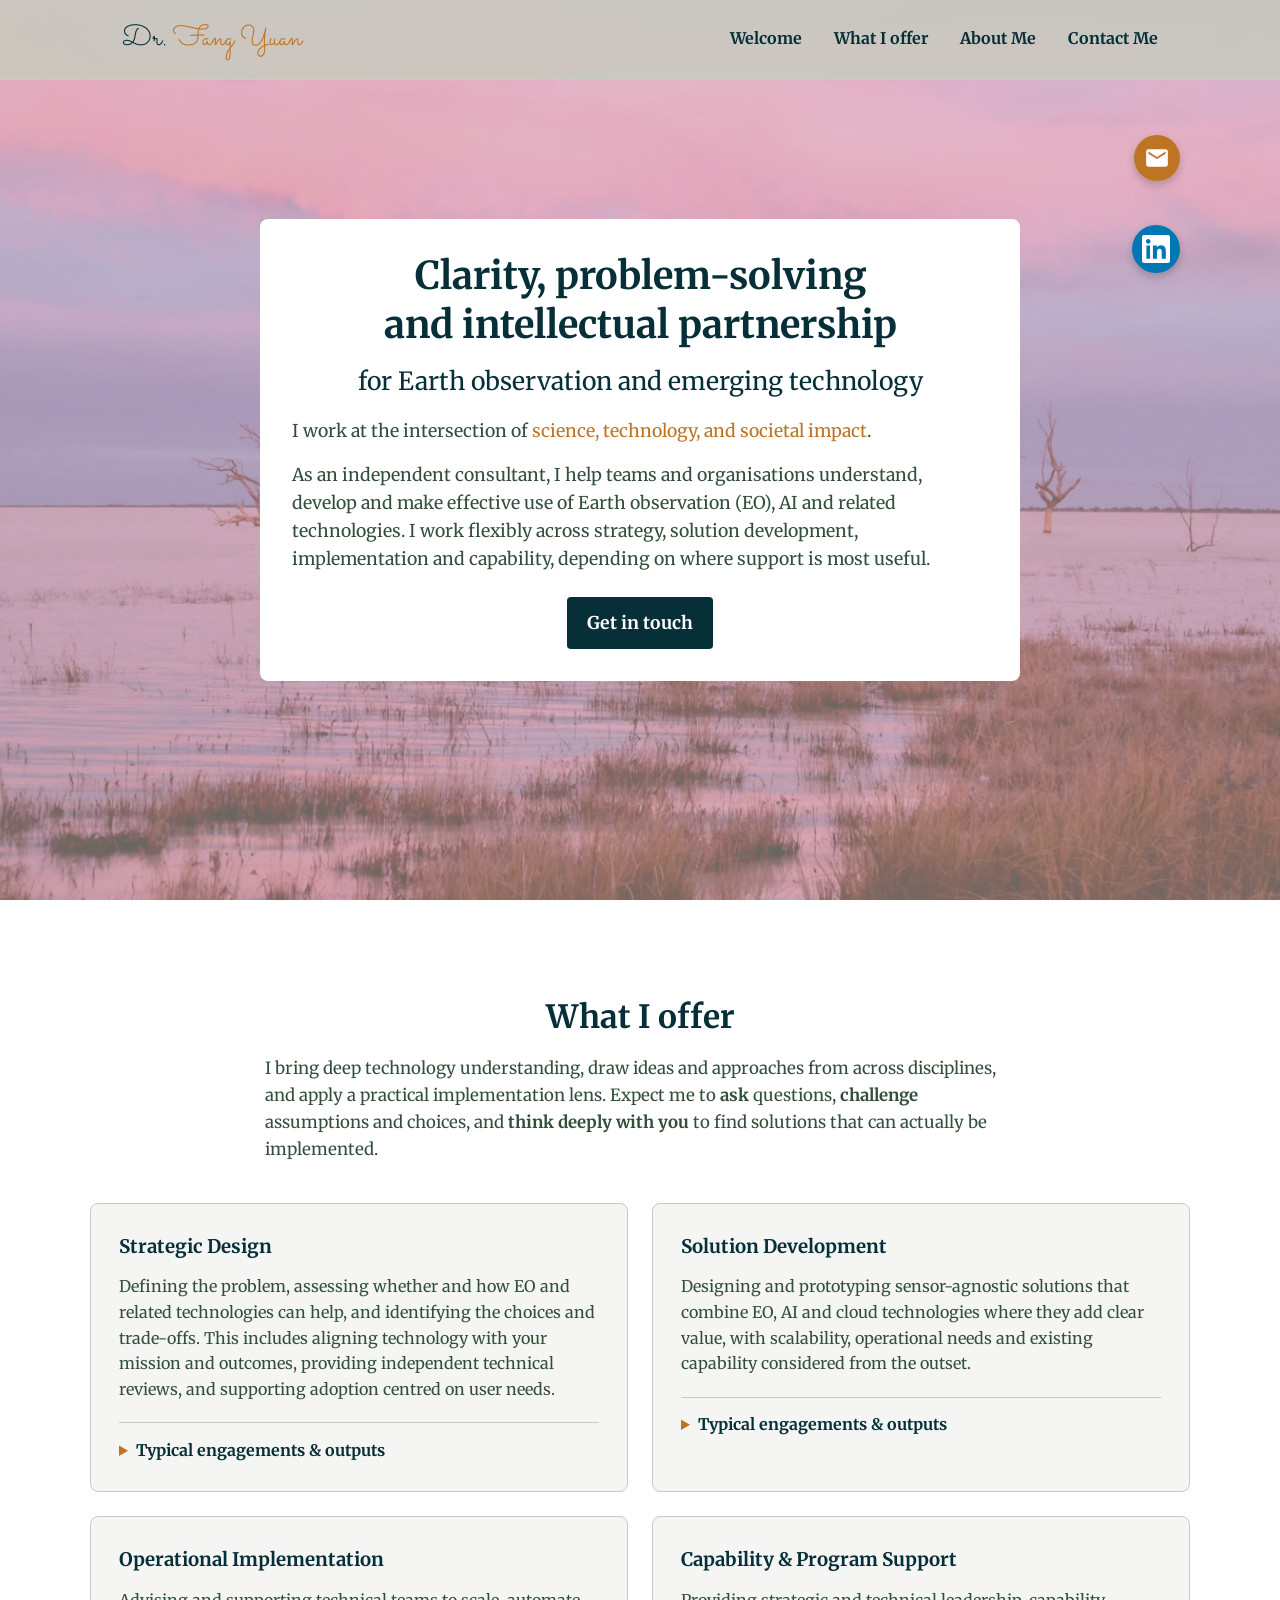
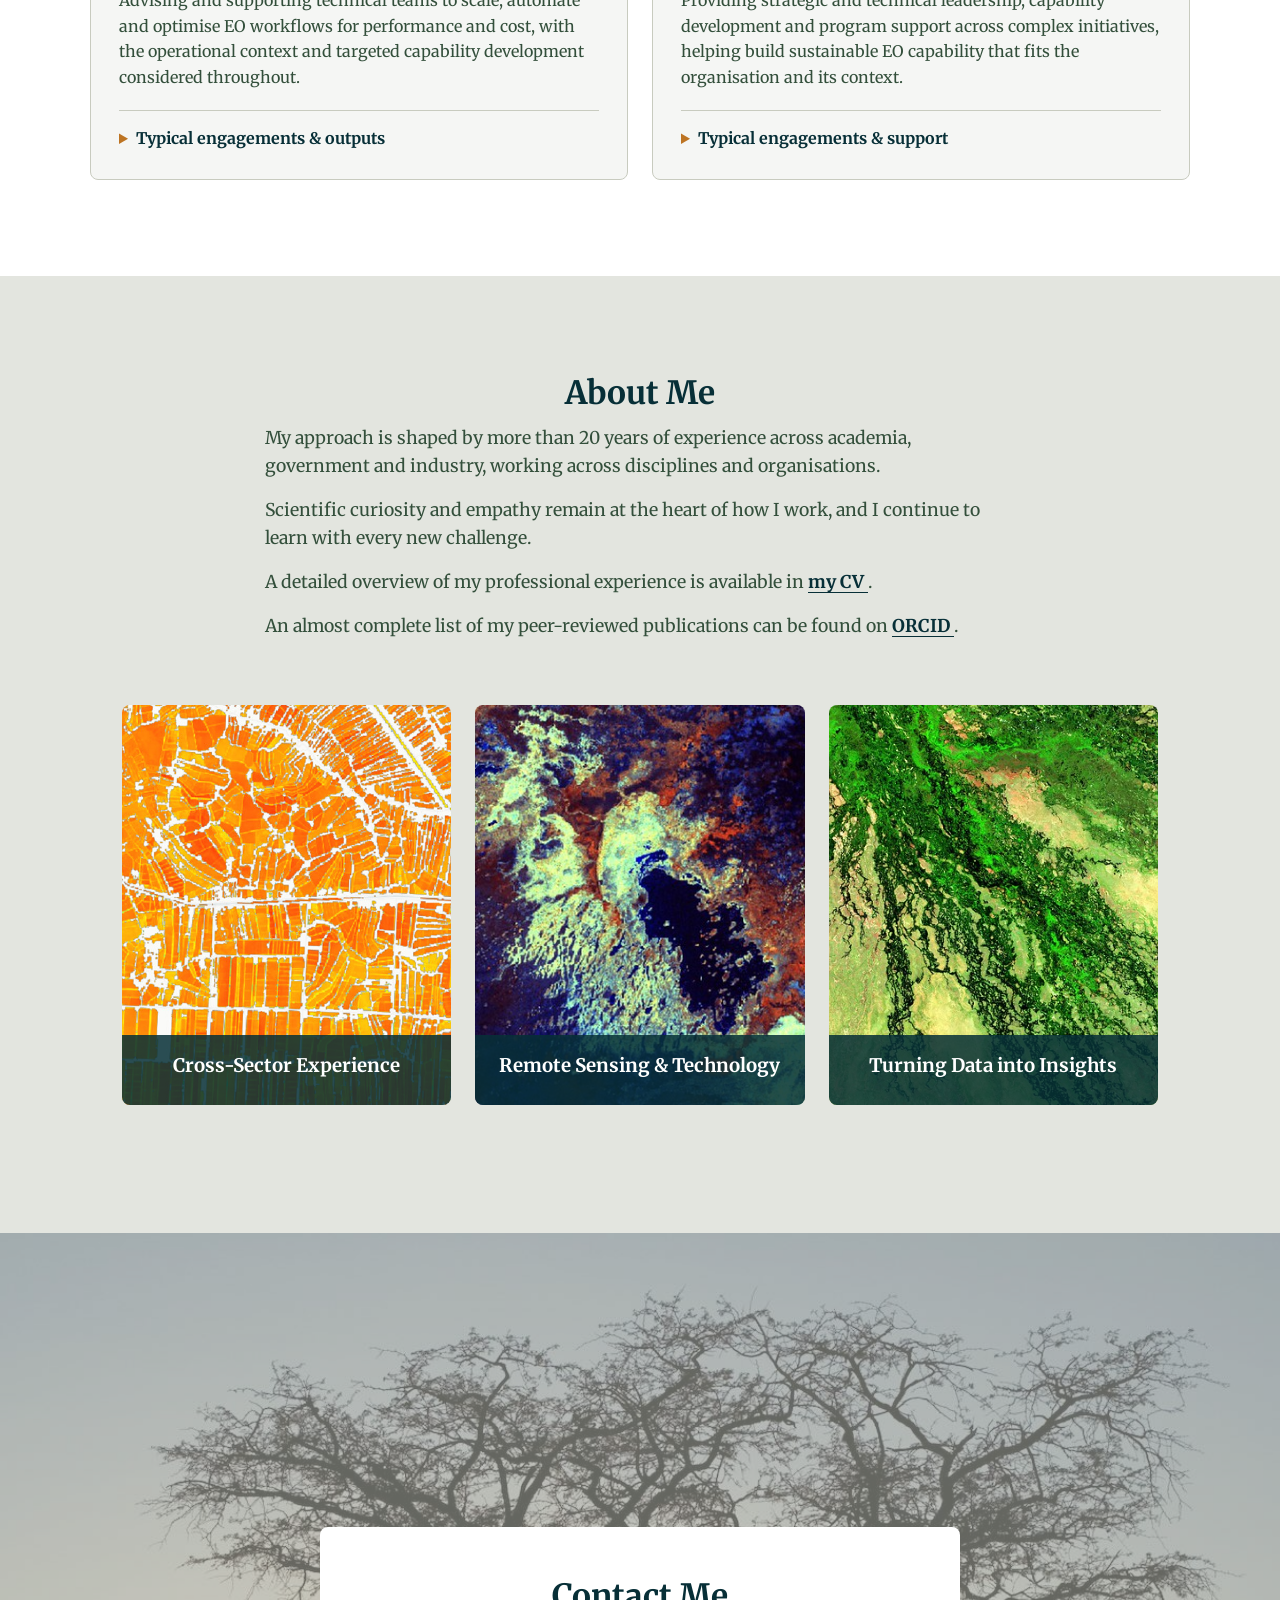
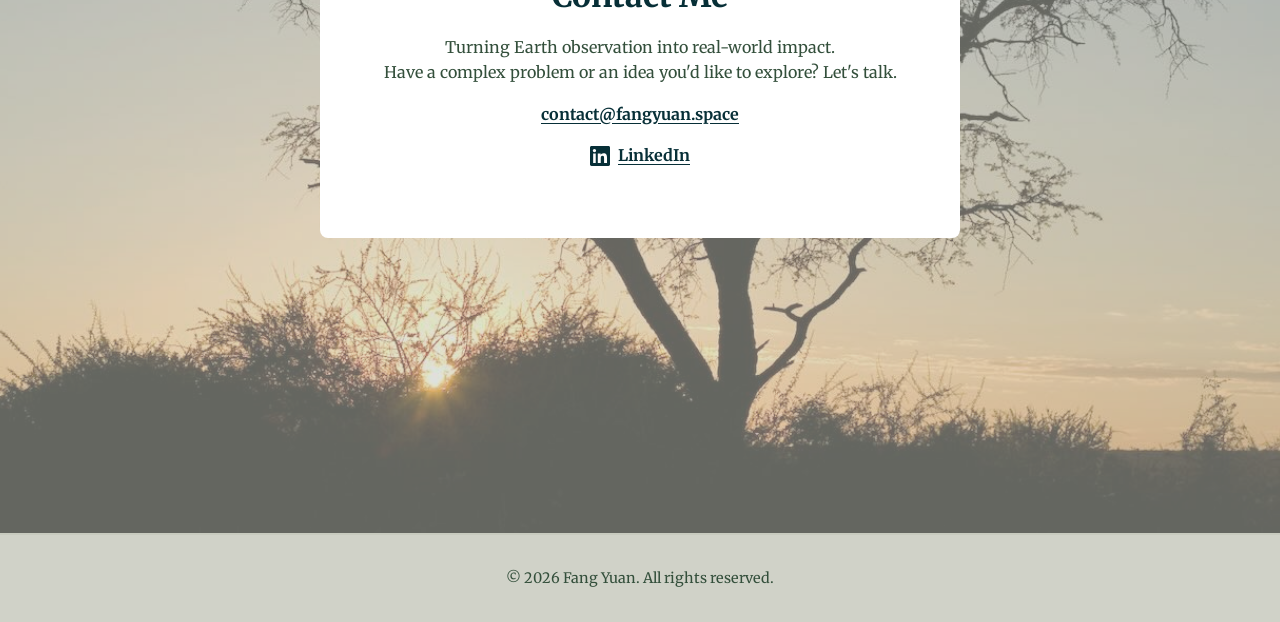
==== index.html @ fb17de6c "Restore centred text in About cards" ====
<!DOCTYPE html>
<html lang="en">

<head>
  <meta charset="UTF-8">
  <meta name="viewport" content="width=device-width, initial-scale=1">

  <link
    href="https://fonts.googleapis.com/css2?family=Merriweather:wght@300;400;700&family=Sacramento&display=swap"
    rel="stylesheet">

  <link rel="icon" type="image/png" href="/favicon/favicon-96x96.png" sizes="96x96">
  <link rel="icon" type="image/svg+xml" href="/favicon/favicon.svg">
  <link rel="shortcut icon" href="/favicon/favicon.ico">
  <link rel="apple-touch-icon" sizes="180x180" href="/favicon/apple-touch-icon.png">
  <link rel="manifest" href="/favicon/site.webmanifest">

  <title>Dr Fang Yuan | Earth Observation Consultant</title>

  <meta
    name="description"
    content="Independent Earth observation consultant providing strategic design, solution development, operational implementation advice, and capability and program support."
  >

  <style>
    * {
      margin: 0;
      padding: 0;
      box-sizing: border-box;
    }

    html {
      scroll-behavior: smooth;
    }

    body {
      font-family: 'Merriweather', serif;
      line-height: 1.6;
      color: #072f37;
      background: #ffffff;
    }

    h1,
    h2,
    h3 {
      font-weight: 700;
    }

    a:focus-visible,
    summary:focus-visible {
      outline: 3px solid #bd7423;
      outline-offset: 4px;
      border-radius: 2px;
    }

    /*
      Prevent fixed navigation from covering anchored sections.
    */
    #welcome,
    #services,
    #about,
    #contact {
      scroll-margin-top: 90px;
    }

    /* =========================
       Header and navigation
       ========================= */

    header {
      position: fixed;
      top: 0;
      left: 0;
      right: 0;
      background: rgba(200, 203, 191, 0.85);
      border-bottom: 2px solid #c8cbbf;
      z-index: 1000;
      backdrop-filter: blur(4px);
    }

    .nav-container {
      max-width: 1100px;
      margin: 0 auto;
      padding: 1rem 2rem;
      display: flex;
      align-items: center;
      justify-content: space-between;
      gap: 2rem;
    }

    .logo a {
      font-family: 'Sacramento', cursive;
      font-size: 1.8rem;
      color: #072f37;
      text-decoration: none;
      white-space: nowrap;
    }

    nav {
      display: flex;
      align-items: center;
      gap: 2rem;
    }

    nav a {
      text-decoration: none;
      color: #072f37;
      font-weight: 700;
      transition: color 0.3s;
      white-space: nowrap;
    }

    nav a:hover {
      color: #bd7423;
    }

    /* =========================
       Shared section styles
       ========================= */

    section {
      position: relative;
      min-height: 100vh;
      display: flex;
      align-items: center;
      justify-content: center;
      text-align: center;
      color: #072f37;
      padding: 6rem 1rem;
    }

    section::before {
      content: "";
      position: absolute;
      inset: 0;
      background: rgba(200, 203, 191, 0.5);
      z-index: 0;
    }

    section > div {
      position: relative;
      z-index: 1;
      max-width: 800px;
      background: rgba(255, 255, 255, 0.75);
      padding: 2rem;
      border-radius: 8px;
    }

    section h1,
    section h2 {
      margin-bottom: 1rem;
      color: #072f37;
      font-family: 'Merriweather', serif;
    }

    section p {
      color: #334f3b;
      margin-bottom: 1rem;
    }

    /* =========================
       Welcome
       ========================= */

    #welcome {
      background: url('src/menindee_sunrise.jpeg') no-repeat center center / cover;
    }

    #welcome > div {
      max-width: 760px;
      margin: 0 auto;
      text-align: left;
      background: #ffffff;
      padding: 2rem;
      border-radius: 8px;
    }

    #welcome h1 {
      font-size: clamp(1.8rem, 3vw, 2.4rem);
      line-height: 1.3;
      text-wrap: balance;
      margin-bottom: 1rem;
      color: #072f37;
      text-align: center;
    }

    #welcome .hero-domain {
      display: block;
      margin-top: 0.8rem;
      font-size: 0.65em;
      line-height: 1.5;
      font-weight: 400;
    }

    #welcome p {
      font-size: 1.1rem;
      color: #334f3b;
      margin-bottom: 1rem;
    }

    #welcome p:last-child {
      margin-bottom: 0;
    }

    /* =========================
       Services
       ========================= */

    .content-section {
      min-height: auto;
      padding: 6rem 2rem;
      background: #ffffff;
      text-align: left;
    }

    .content-section::before {
      background: transparent;
    }

    .content-section > .section-content {
      position: relative;
      z-index: 1;
      width: 100%;
      max-width: 1100px;
      padding: 0;
      margin: 0 auto;
      background: transparent;
      border-radius: 0;
    }

    .section-content h2 {
      text-align: center;
      margin-bottom: 1rem;
    }

    .section-intro {
      max-width: 750px;
      margin: 0 auto 2.5rem auto;
      text-align: left;
      font-size: 1.05rem;
    }

    .service-grid {
      display: grid;
      grid-template-columns: repeat(2, minmax(0, 1fr));
      gap: 1.5rem;
      align-items: stretch;
    }

    .service-card {
      display: flex;
      flex-direction: column;
      padding: 1.75rem;
      border: 1px solid #c8cbbf;
      border-radius: 8px;
      background: rgba(200, 203, 191, 0.18);
      height: 100%;
    }

    .service-card h3 {
      margin-bottom: 0.8rem;
      color: #072f37;
      font-family: 'Merriweather', serif;
    }

    .service-card > p {
      margin-bottom: 1.25rem;
    }

    .service-card details {
      margin-top: 0;
      border-top: 1px solid #c8cbbf;
      padding-top: 0.9rem;
    }

    .service-card summary {
      color: #072f37;
      font-weight: 700;
      cursor: pointer;
      transition: color 0.3s;
    }

    .service-card summary::marker {
      color: #bd7423;
    }

    .service-card summary::-webkit-details-marker {
      color: #bd7423;
    }

    .service-card summary:hover {
      color: #334f3b;
      text-decoration: underline;
      text-underline-offset: 0.2em;
    }

    .service-card details[open] summary {
      margin-bottom: 0.75rem;
    }

    .service-detail {
      padding-top: 0.25rem;
    }

    .service-detail p {
      font-size: 0.95rem;
    }

    .service-detail p:last-child {
      margin-bottom: 0;
    }

    /* =========================
       About
       ========================= */

    #about {
      min-height: auto;
      padding: 6rem 2rem;
      background: rgba(200, 203, 191, 0.5);
      display: flex;
      flex-direction: column;
      align-items: center;
    }

    #about::before {
      background: transparent;
    }

    .about-intro {
      background: transparent;
      text-align: center;
      width: 100%;
      max-width: 1100px;
      padding: 0 2rem 2rem;
    }

    .about-intro h2 {
      font-family: 'Merriweather', serif;
      font-weight: 700;
      color: #072f37;
      margin-bottom: 0.5rem;
    }

    .about-intro p {
      text-align: left;
      font-family: 'Merriweather', serif;
      font-size: 1.1rem;
      color: #334f3b;
      max-width: 750px;
      margin: 0 auto 1rem;
    }

    .about-intro p:last-child {
      margin-bottom: 0;
    }

    .about-gallery {
      background: transparent;
      padding: 2rem;
      border-radius: 8px;
      width: 100%;
      display: grid;
      grid-template-columns: repeat(auto-fit, minmax(220px, 1fr));
      gap: 1.5rem;
      max-width: 1100px;
      margin: 0 auto;
    }

    .gallery-item {
      position: relative;
      overflow: hidden;
      border-radius: 8px;
      height: 400px;
    }

    .gallery-item img {
      width: 100%;
      height: 100%;
      object-fit: cover;
      object-position: center;
      display: block;
      transition: transform 0.4s ease;
    }

    .gallery-item .caption {
      position: absolute;
      bottom: 0;
      left: 0;
      right: 0;
      background: rgba(7, 47, 55, 0.85);
      color: #c8cbbf;
      padding: 1rem;
      transform: none;
      transition: transform 0.3s ease;
    }

    .gallery-item:hover img {
      transform: scale(1.1);
    }

    .gallery-item:hover .caption {
      transform: translateY(0);
    }

    /*
      Keyboard users should also be able to reveal the gallery text.
    */
    .gallery-item:focus-within .caption {
      transform: translateY(0);
    }

    .gallery-item h3 {
      margin-bottom: 0.5rem;
      font-family: 'Merriweather', serif;
      font-weight: 700;
      color: #ffffff;
    }

    .gallery-item p {
      font-size: 0.9rem;
      color: #c8cbbf;
      text-align: center;
      max-height: 0;
      overflow: hidden;
      margin-bottom: 0;
      visibility: hidden;
    }

    .gallery-item:hover p,
    .gallery-item:focus-within p {
      max-height: 32rem;
      visibility: visible;
    }

    .gallery-item:focus-visible {
      outline: 3px solid #bd7423;
      outline-offset: 4px;
    }

    /* =========================
       Contact
       ========================= */

    #contact {
      background: url('src/namibia_sunset.jpeg') no-repeat center center / cover;
    }

    #contact > div {
      width: 100%;
      max-width: 640px;
      background: #ffffff;
      padding: clamp(1.5rem, 4vw, 3rem);
    }

    section h2 {
      font-size: clamp(1.6rem, 2.5vw, 2rem);
      line-height: 1.35;
    }

    .text-link {
      color: #072f37;
      font-weight: 700;
      text-decoration: underline;
      text-underline-offset: 0.2em;
    }

    .text-link:hover {
      color: #334f3b;
    }

    .hero-action {
      margin-top: 1.5rem;
      text-align: center;
    }

    .contact-button {
      display: inline-flex;
      align-items: center;
      justify-content: center;
      min-height: 48px;
      padding: 0.75rem 1.25rem;
      border-radius: 4px;
      background: #072f37;
      color: #ffffff;
      font-weight: 700;
      text-decoration: none;
    }

    .contact-button:hover {
      background: #334f3b;
    }

    /* =========================
       Footer
       ========================= */

    footer {
      text-align: center;
      padding: 2rem 1rem;
      font-size: 0.9rem;
      color: #334f3b;
      background: rgba(200, 203, 191, 0.85);
      border-top: 2px solid #c8cbbf;
    }

    /* =========================
       Floating contact buttons
       ========================= */

    .floating-email,
    .floating-linkedin {
      position: fixed;
      right: calc(50% - 480px - 60px);
      border-radius: 50%;
      display: flex;
      align-items: center;
      justify-content: center;
      padding: 10px;
      box-shadow: 0 4px 8px rgba(0, 0, 0, 0.2);
      transition: background 0.3s, transform 0.3s;
      z-index: 1500;
    }

    .floating-email {
      top: 15%;
      background: #bd7423;
    }

    .floating-email:hover {
      background: #a55f1c;
      transform: scale(1.1);
    }

    .floating-linkedin {
      top: 25%;
      background: #0077b5;
    }

    .floating-linkedin:hover {
      background: #005582;
      transform: scale(1.1);
    }

    /* =========================
       Responsive
       ========================= */

    @media (max-width: 1000px) {
      .floating-email,
      .floating-linkedin {
        right: 16px;
      }

      nav {
        gap: 1.2rem;
      }

      nav a {
        font-size: 0.9rem;
      }
    }

    @media (max-width: 800px) {
      .nav-container {
        padding: 0.85rem 1rem;
        gap: 1rem;
      }

      .logo a {
        font-size: 1.55rem;
      }

      nav {
        gap: 0.8rem;
      }

      nav a {
        font-size: 0.82rem;
      }

      .service-grid {
        grid-template-columns: 1fr;
      }

      .content-section,
      #about {
        padding: 5rem 1.25rem;
      }
    }

    @media (max-width: 650px) {
      header {
        position: absolute;
      }

      .nav-container {
        flex-direction: column;
        align-items: flex-start;
        gap: 0.5rem;
      }

      nav {
        width: 100%;
        display: grid;
        grid-template-columns: repeat(2, 1fr);
        gap: 0.25rem 1rem;
        border-top: 1px solid #65816d;
        padding-top: 0.5rem;
      }

      nav a {
        font-size: 0.85rem;
        min-height: 44px;
        display: flex;
        align-items: center;
      }

      #welcome,
      #services,
      #about,
      #contact {
        scroll-margin-top: 0;
      }

      section {
        padding: 5rem 1rem;
      }

      #welcome {
        min-height: 100vh;
        padding-top: 14rem;
      }

      #welcome > div {
        padding: 1.5rem;
      }

      #welcome h1 {
        font-size: 1.65rem;
      }

      #welcome p {
        font-size: 1rem;
      }

      .service-card {
        padding: 1.4rem;
      }

      .about-gallery {
        padding: 1rem 0;
      }

      .about-intro {
        padding: 0 0 2rem;
      }

      .gallery-item {
        height: auto;
      }

      .gallery-item img {
        height: 240px;
      }

      /*
        Hover-only overlays are unsuitable on touch devices,
        so show the captions by default on small screens.
      */
      .gallery-item .caption {
        position: static;
        transform: none;
        background: #072f37;
      }

      .gallery-item p {
        max-height: none;
        visibility: visible;
      }

      .floating-email,
      .floating-linkedin {
        display: none;
      }
    }
    @media (hover: none) and (min-width: 651px) {
      .gallery-item { height: auto; }
      .gallery-item img { height: 240px; }
      .gallery-item .caption { position: static; background: #072f37; }
      .gallery-item p { max-height: none; visibility: visible; }
    }

    @media (prefers-reduced-motion: reduce) {
      html { scroll-behavior: auto; }
      *, *::before, *::after { transition: none !important; }
    }
  </style>
</head>

<body>

  <header>
    <div class="nav-container">

      <div class="logo">
        <a href="#welcome">
          Dr. <span style="color:#bd7423;">Fang Yuan</span>
        </a>
      </div>

      <nav aria-label="Main navigation">
        <a href="#welcome">Welcome</a>
        <a href="#services">What I offer</a>
        <a href="#about">About Me</a>
        <a href="#contact">Contact Me</a>
      </nav>

    </div>
  </header>

  <main>

    <section id="welcome">
      <div>

        <h1>
          Clarity, problem-solving and intellectual partnership
          <span class="hero-domain">for Earth observation and emerging technology</span>
        </h1>

        <p>
          I work at the intersection of
          <span style="color:#bd7423;">science, technology, and societal impact</span>.
        </p>

        <p>
          As an independent consultant, I help teams and organisations understand,
          develop and make effective use of Earth observation (EO), AI and related technologies.
          I work flexibly across strategy, solution development, implementation and capability,
          depending on where support is most useful.
        </p>

        <p class="hero-action"><a class="contact-button" href="#contact">Get in touch</a></p>
      </div>
    </section>


    <section id="services" class="content-section">
      <div class="section-content">

        <h2>What I offer</h2>

          <p class="section-intro">
            I bring deep technology understanding, draw ideas and approaches from across disciplines,
            and apply a practical implementation lens. Expect me to <strong>ask</strong> questions,
            <strong>challenge</strong> assumptions and choices, and <strong>think deeply with you</strong>
            to find solutions that can actually be implemented.
          </p>

        <div class="service-grid">

          <article class="service-card">

            <h3>Strategic Design</h3>

            <p>
              Defining the problem, assessing whether and how EO and related technologies can help,
              and identifying the choices and trade-offs. This includes aligning technology with
              your mission and outcomes, providing independent technical reviews, and
              supporting adoption centred on user needs.
            </p>

            <details>
              <summary>Typical engagements &amp; outputs</summary>

              <div class="service-detail">

                <p>
                  <strong>A typical engagement might involve:</strong>
                  a focused independent review; workshops and stakeholder discussions to clarify
                  needs and options; development of a strategy or technology roadmap; or strategic
                  advice to help shape an initiative or technology direction.
                </p>

                <p>
                  <strong>Outputs might include:</strong>
                  an independent assessment, options and recommendations, or practical next steps,
                  documented in a brief or report where appropriate; or a roadmap.
                </p>

              </div>
            </details>

          </article>


          <article class="service-card">

            <h3>Solution Development</h3>

            <p>
              Designing and prototyping sensor-agnostic solutions that combine EO, AI and cloud
              technologies where they add clear value, with scalability, operational needs and
              existing capability considered from the outset.
            </p>

            <details>
              <summary>Typical engagements &amp; outputs</summary>

              <div class="service-detail">

                <p>
                  <strong>A typical engagement might involve:</strong>
                  translating a defined need into a technical approach; assessing and selecting
                  suitable data, methods and technologies; developing and testing a proof of
                  concept or prototype; or reviewing and refining an existing solution design.
                </p>

                <p>
                  <strong>Outputs might include:</strong>
                  a solution design or technical design report; a prototype or working workflow
                  with code and documentation; or an implementation plan outlining the steps,
                  requirements and resources needed to move into operation.
                </p>

              </div>
            </details>

          </article>


          <article class="service-card">

            <h3>Operational Implementation</h3>

            <p>
              Advising and supporting technical teams to scale, automate and optimise EO workflows
              for performance and cost, with the operational context and targeted capability
              development considered throughout.
            </p>

            <details>
              <summary>Typical engagements &amp; outputs</summary>

              <div class="service-detail">

                <p>
                  <strong>A typical engagement might involve:</strong>
                  reviewing a prototype or existing workflow for operational readiness; advising
                  on approaches to scaling and automation; identifying performance, cost and
                  integration issues; working with technical teams through implementation; or
                  identifying and addressing specific capability gaps needed for ongoing operation.
                </p>

                <p>
                  <strong>Outputs might include:</strong>
                  an operational readiness assessment; recommendations for scaling, automation
                  and optimisation; implementation guidance or a transition plan; and targeted
                  capability development, technical documentation or knowledge transfer.
                </p>

              </div>
            </details>

          </article>


          <article class="service-card">

            <h3>Capability &amp; Program Support</h3>

            <p>
              Providing strategic and technical leadership, capability development and program
              support across complex initiatives, helping build sustainable EO capability that
              fits the organisation and its context.
            </p>

            <details>
              <summary>Typical engagements &amp; support</summary>

              <div class="service-detail">

                <p>
                  <strong>A typical engagement might involve:</strong>
                  providing part-time strategic or technical leadership; supporting the design,
                  establishment or delivery of an EO program or initiative; providing independent
                  technical advice across a program; developing team or organisational capability;
                  or helping coordinate work across technical teams, partners and stakeholders.
                </p>

                <p>
                  <strong>Outputs and support might include:</strong>
                  program or capability plans; technical or strategic advice and reviews;
                  capability assessments and development activities; program documentation and
                  decision support; or ongoing advisory support as the initiative evolves.
                </p>

              </div>
            </details>

          </article>

        </div>
      </div>
    </section>


    <section id="about">

      <div class="about-intro">

        <h2>About Me</h2>

        <p>
          My approach is shaped by more than 20 years of experience across academia,
          government and industry, working across disciplines and organisations.
        </p>

        <p>
          Scientific curiosity and empathy remain at the heart of how I work,
          and I continue to learn with every new challenge.
        </p>

        <p>
          A detailed overview of my professional experience is available in
          <a
            href="src/CV_Yuan_2026.pdf"
            target="_blank"
            class="text-link"
          >
            my CV
          </a>.
        </p>

        <p>
          An almost complete list of my peer-reviewed publications can be found on
          <a
            href="https://orcid.org/0000-0001-8315-4176"
            target="_blank"
            class="text-link"
            rel="noopener noreferrer"
          >
            ORCID
          </a>.
        </p>

      </div>


      <div class="about-gallery">

        <div class="gallery-item" tabindex="0">

          <img
            src="src/irrigation.jpg"
            alt="Cross-Sector Experience"
          >

          <div class="caption">

            <h3>Cross-Sector Experience</h3>

            <p>
              My experience across academia, government, and industry gives me insights into the drivers, challenges,
              and operating models of each sector. I am deeply motivated by working with people from diverse
              backgrounds. My best ideas have come from purposeful conversations, built on personal connections and
              trust.
            </p>

          </div>
        </div>


        <div class="gallery-item" tabindex="0">

          <img
            src="src/s1.jpg"
            alt="Remote Sensing"
          >

          <div class="caption">

            <h3>Remote Sensing &amp; Technology</h3>

            <p>
              To construct the best model of Earth, we need measurements from as many perspectives as possible.
              Building on my experience with multispectral, hyperspectral and radar remote sensing,
              large-scale data processing and AI, I am constantly exploring new technologies,
              driven by curiosity and application needs.
            </p>

          </div>
        </div>


        <div class="gallery-item" tabindex="0">

          <img
            src="src/okavango.jpg"
            alt="Turning Data into Insights"
          >

          <div class="caption">

            <h3>Turning Data into Insights</h3>

            <p>
              The value of data lies in the insights it reveals. My career began with surveying the sky,
              studying powerful cosmic explosions to understand the history of the universe. Today, I apply
              Earth observation to understand our planet, map natural resources and track environmental change.
              I take a purposeful approach, starting with the real question and balancing accuracy with practicality.
            </p>

          </div>
        </div>

      </div>
    </section>


    <section id="contact">

      <div>

        <h2>Contact Me</h2>

        <p>
          Turning Earth observation into real-world impact.
          <br>
          Have a complex problem or an idea you'd like to explore? Let's talk.
        </p>

        <p>
          <a
            href="mailto:contact@fangyuan.space"
            class="text-link"
          >
            contact@fangyuan.space
          </a>
        </p>

        <p>
          <a
            href="https://www.linkedin.com/in/fangyuan0"
            target="_blank"
            rel="noopener noreferrer"
            class="text-link"
            style="display:inline-flex; align-items:center; gap:0.5rem;"
          >

            <svg
              xmlns="https://www.w3.org/2000/svg"
              width="20"
              height="20"
              fill="#072f37"
              viewBox="0 0 24 24"
              aria-hidden="true"
            >
              <path
                d="M20.447 20.452H16.89v-5.569c0-1.328-.027-3.041-1.852-3.041-1.853 0-2.137 1.445-2.137 2.939v5.671H9.342V9h3.41v1.561h.048c.476-.9 1.637-1.852 3.367-1.852 3.6 0 4.263 2.37 4.263 5.456v6.287zM5.337 7.433a1.984 1.984 0 01-1.982-1.982c0-1.095.888-1.982 1.982-1.982s1.982.887 1.982 1.982c0 1.094-.887 1.982-1.982 1.982zM6.884 20.452H3.79V9h3.094v11.452zM22.225 0H1.771C.792 0 0 .774 0 1.729v20.542C0 23.227.792 24 1.771 24h20.451C23.2 24 24 23.227 24 22.271V1.729C24 .774 23.2 0 22.225 0z"
              >
              </path>
            </svg>

            LinkedIn
          </a>
        </p>

      </div>
    </section>

  </main>


  <footer>
    &copy; 2026 Fang Yuan. All rights reserved.
  </footer>


  <a
    href="mailto:contact@fangyuan.space"
    class="floating-email"
    aria-label="Email Fang Yuan"
  >

    <svg
      xmlns="https://www.w3.org/2000/svg"
      width="26"
      height="26"
      fill="#fff"
      viewBox="0 0 24 24"
      aria-hidden="true"
    >
      <path
        d="M20 4H4c-1.1 0-2 .9-2 2v12c0 1.1.9 2
        2 2h16c1.1 0 2-.9 2-2V6c0-1.1-.9-2-2-2zm0
        4l-8 5-8-5V6l8 5 8-5v2z"
      >
      </path>
    </svg>

  </a>


  <a
    href="https://www.linkedin.com/in/fangyuan0"
    target="_blank"
    rel="noopener noreferrer"
    class="floating-linkedin"
    aria-label="Fang Yuan on LinkedIn"
  >

    <svg
      xmlns="https://www.w3.org/2000/svg"
      width="28"
      height="28"
      fill="#fff"
      viewBox="0 0 24 24"
      aria-hidden="true"
    >
      <path
        d="M20.447 20.452H16.89v-5.569c0-1.328-.027-3.041-1.852-3.041-1.853
        0-2.137 1.445-2.137 2.939v5.671H9.342V9h3.41v1.561h.048c.476-.9
        1.637-1.852 3.367-1.852 3.6 0 4.263 2.37
        4.263 5.456v6.287zM5.337 7.433a1.984
        1.984 0 01-1.982-1.982c0-1.095.888-1.982
        1.982-1.982s1.982.887 1.982
        1.982c0 1.094-.887 1.982-1.982
        1.982zM6.884 20.452H3.79V9h3.094v11.452zM22.225
        0H1.771C.792 0 0 .774 0
        1.729v20.542C0 23.227.792 24 1.771
        24h20.451C23.2 24 24 23.227 24
        22.271V1.729C24 .774 23.2 0 22.225
        0z"
      >
      </path>
    </svg>

  </a>

</body>

</html>
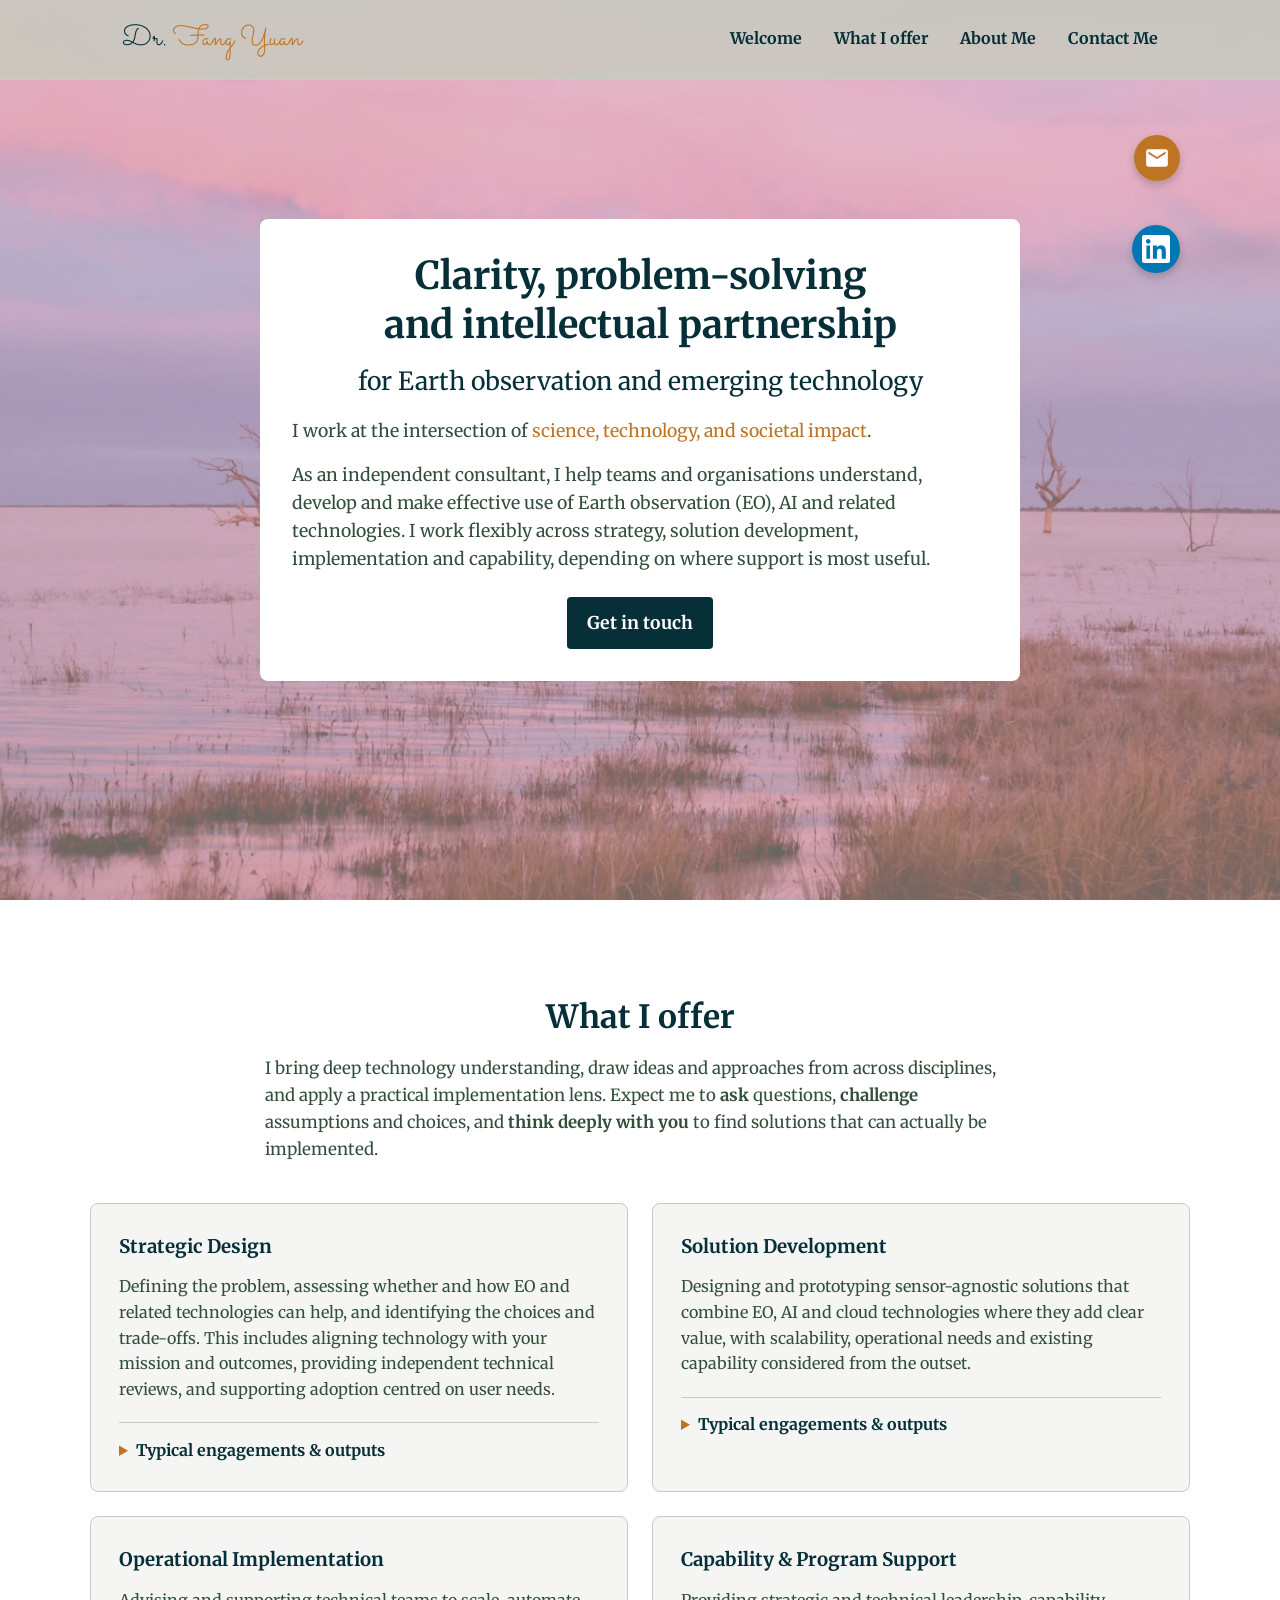
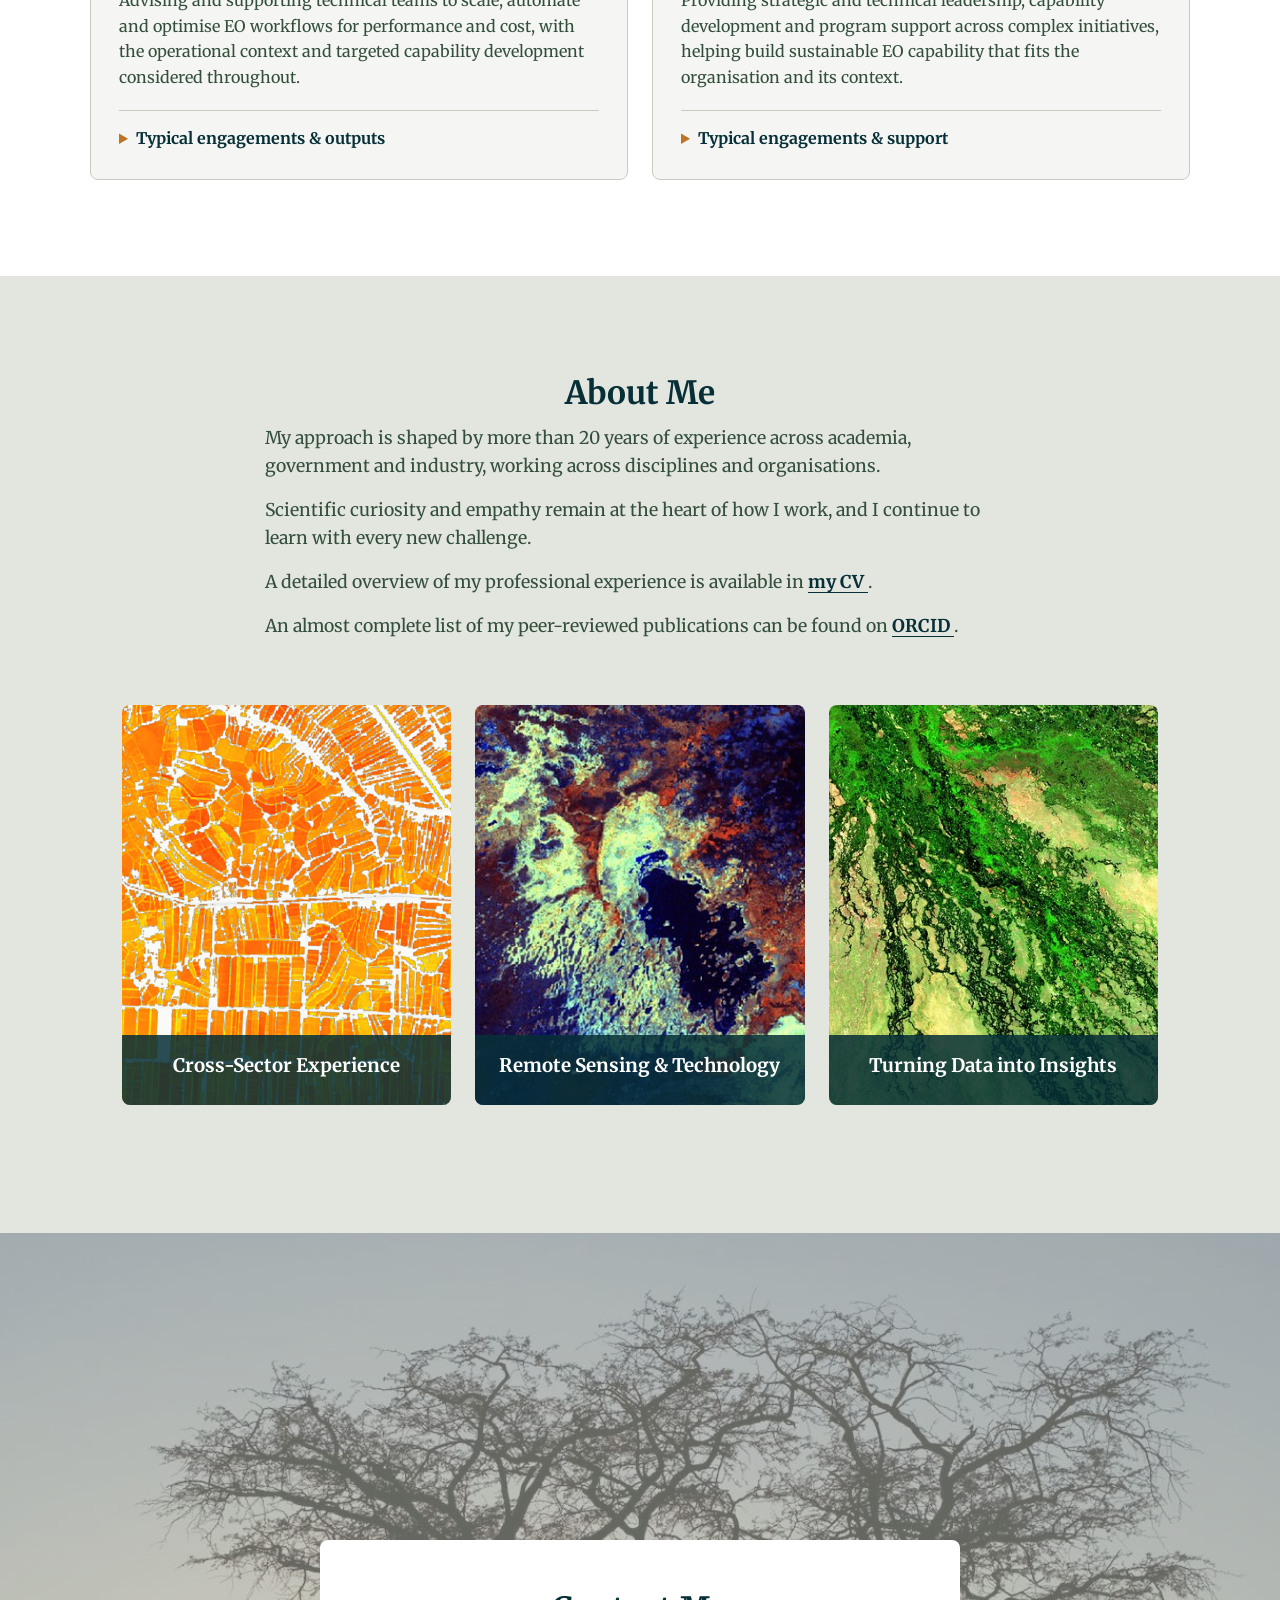
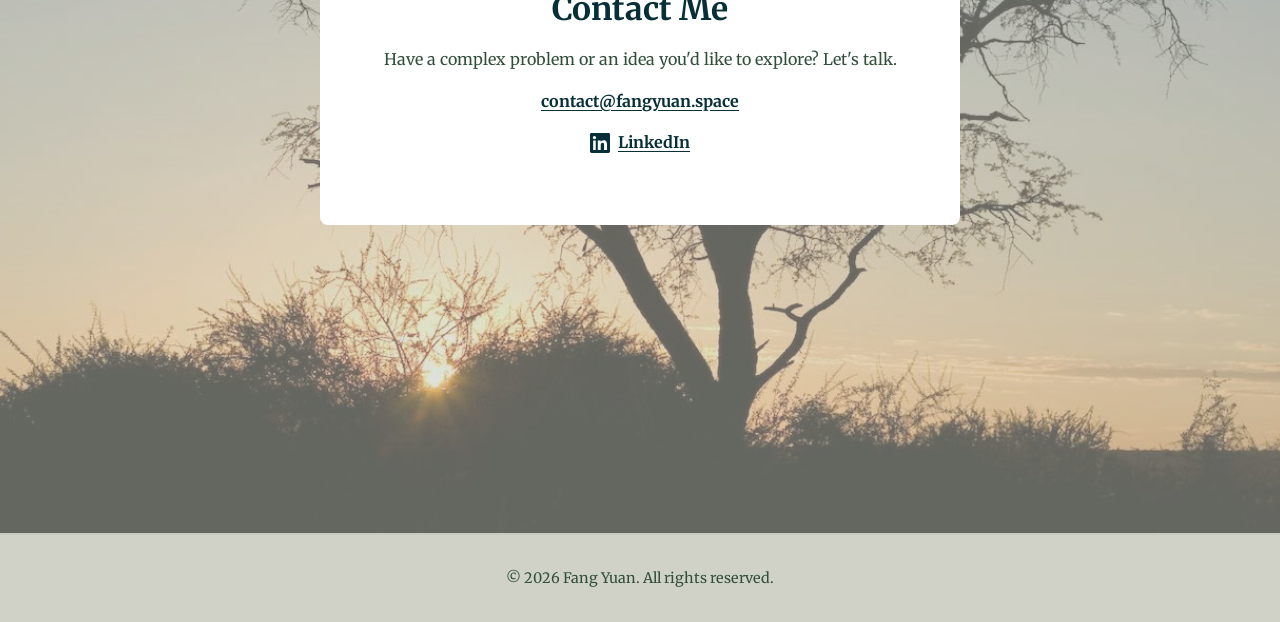
==== commit 84835325: "Simplify contact invitation" ====
--- a/index.html
+++ b/index.html
@@ -1026,8 +1026,6 @@
         <h2>Contact Me</h2>
 
         <p>
-          Turning Earth observation into real-world impact.
-          <br>
           Have a complex problem or an idea you'd like to explore? Let's talk.
         </p>
 
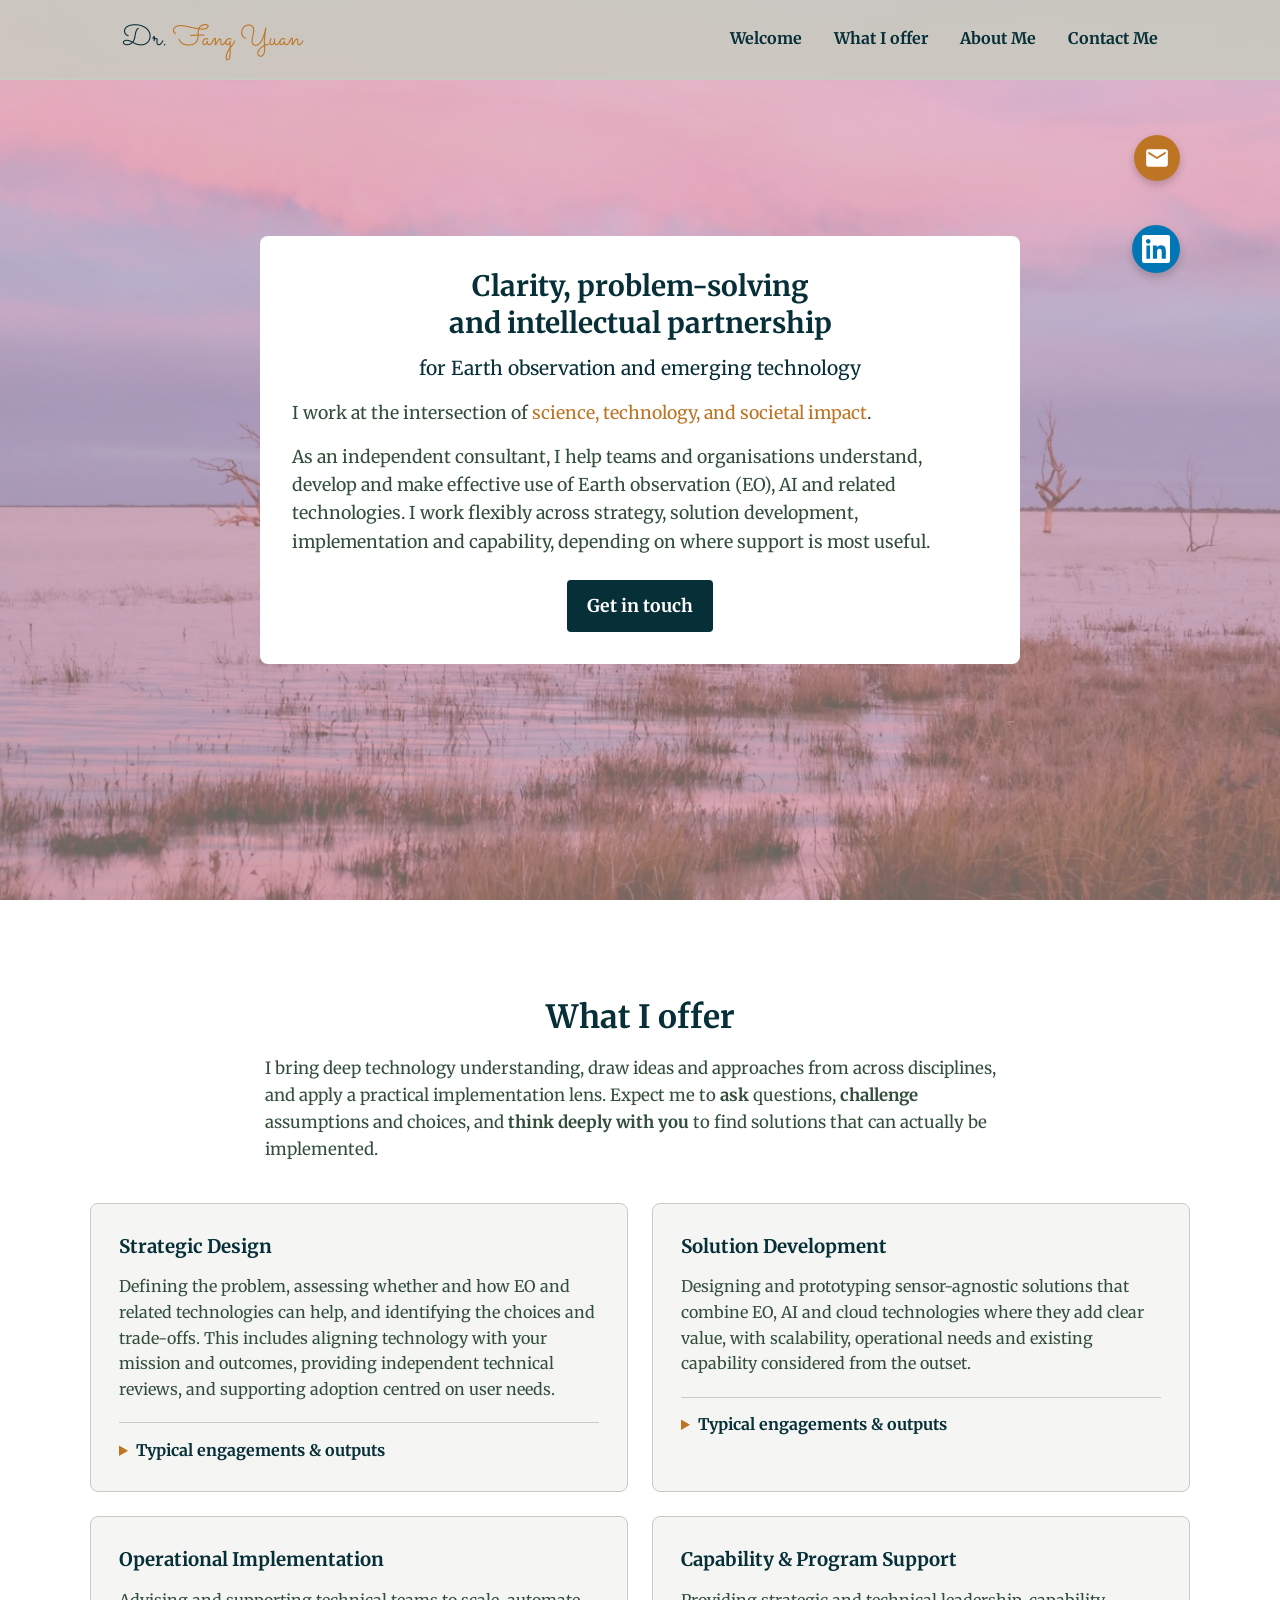
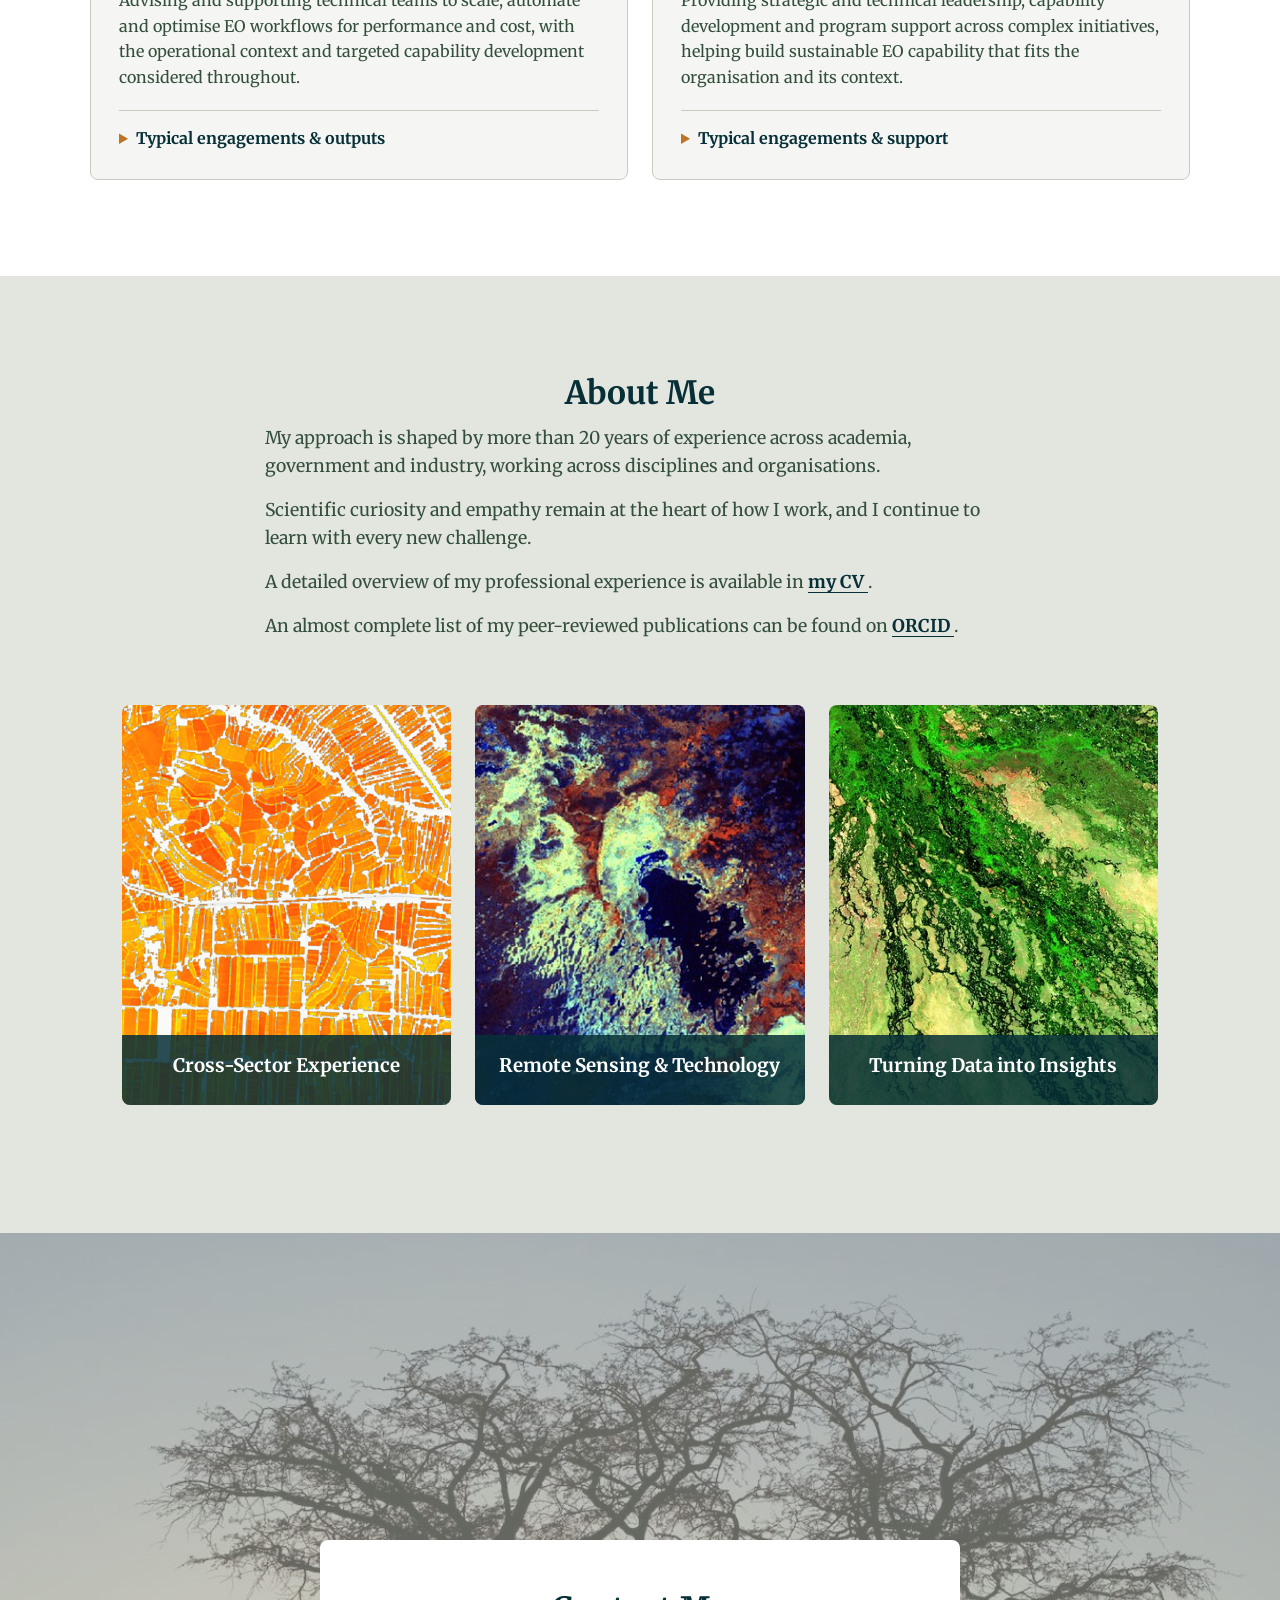
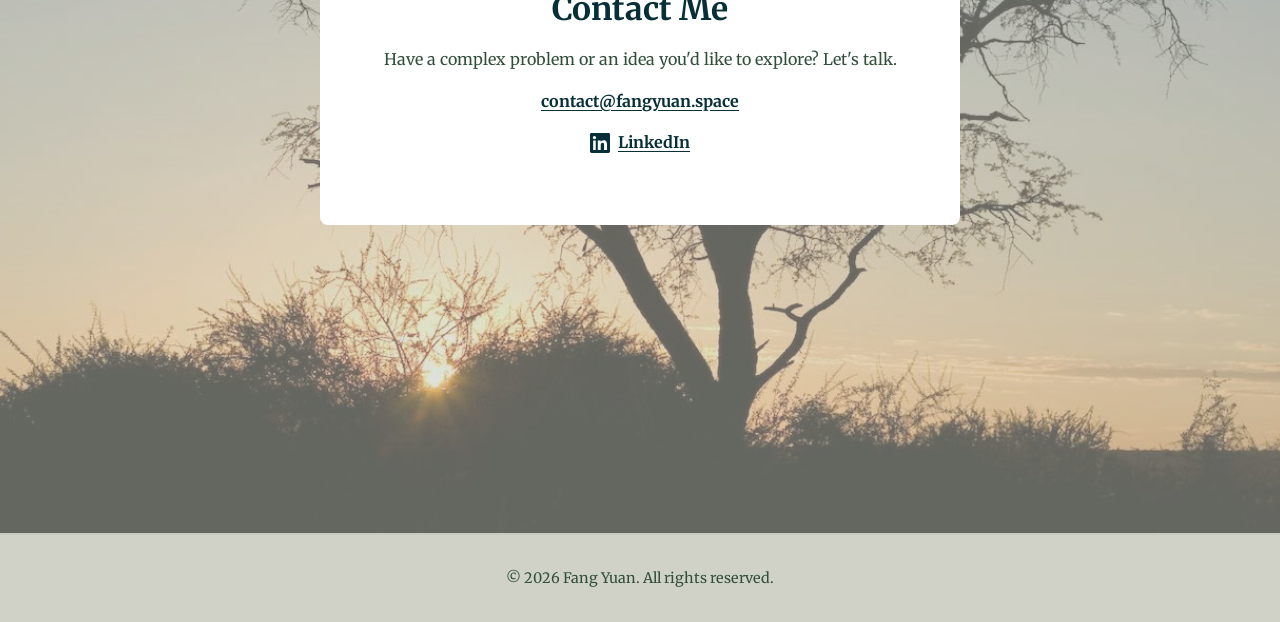
==== commit 366a5bc2: "Reduce hero headline size" ====
--- a/index.html
+++ b/index.html
@@ -176,7 +176,7 @@
     }
 
     #welcome h1 {
-      font-size: clamp(1.8rem, 3vw, 2.4rem);
+      font-size: clamp(1.5rem, 2.2vw, 1.8rem);
       line-height: 1.3;
       text-wrap: balance;
       margin-bottom: 1rem;
@@ -187,7 +187,7 @@
     #welcome .hero-domain {
       display: block;
       margin-top: 0.8rem;
-      font-size: 0.65em;
+      font-size: 1.2rem;
       line-height: 1.5;
       font-weight: 400;
     }
@@ -637,7 +637,7 @@
       }
 
       #welcome h1 {
-        font-size: 1.65rem;
+        font-size: 1.4rem;
       }
 
       #welcome p {
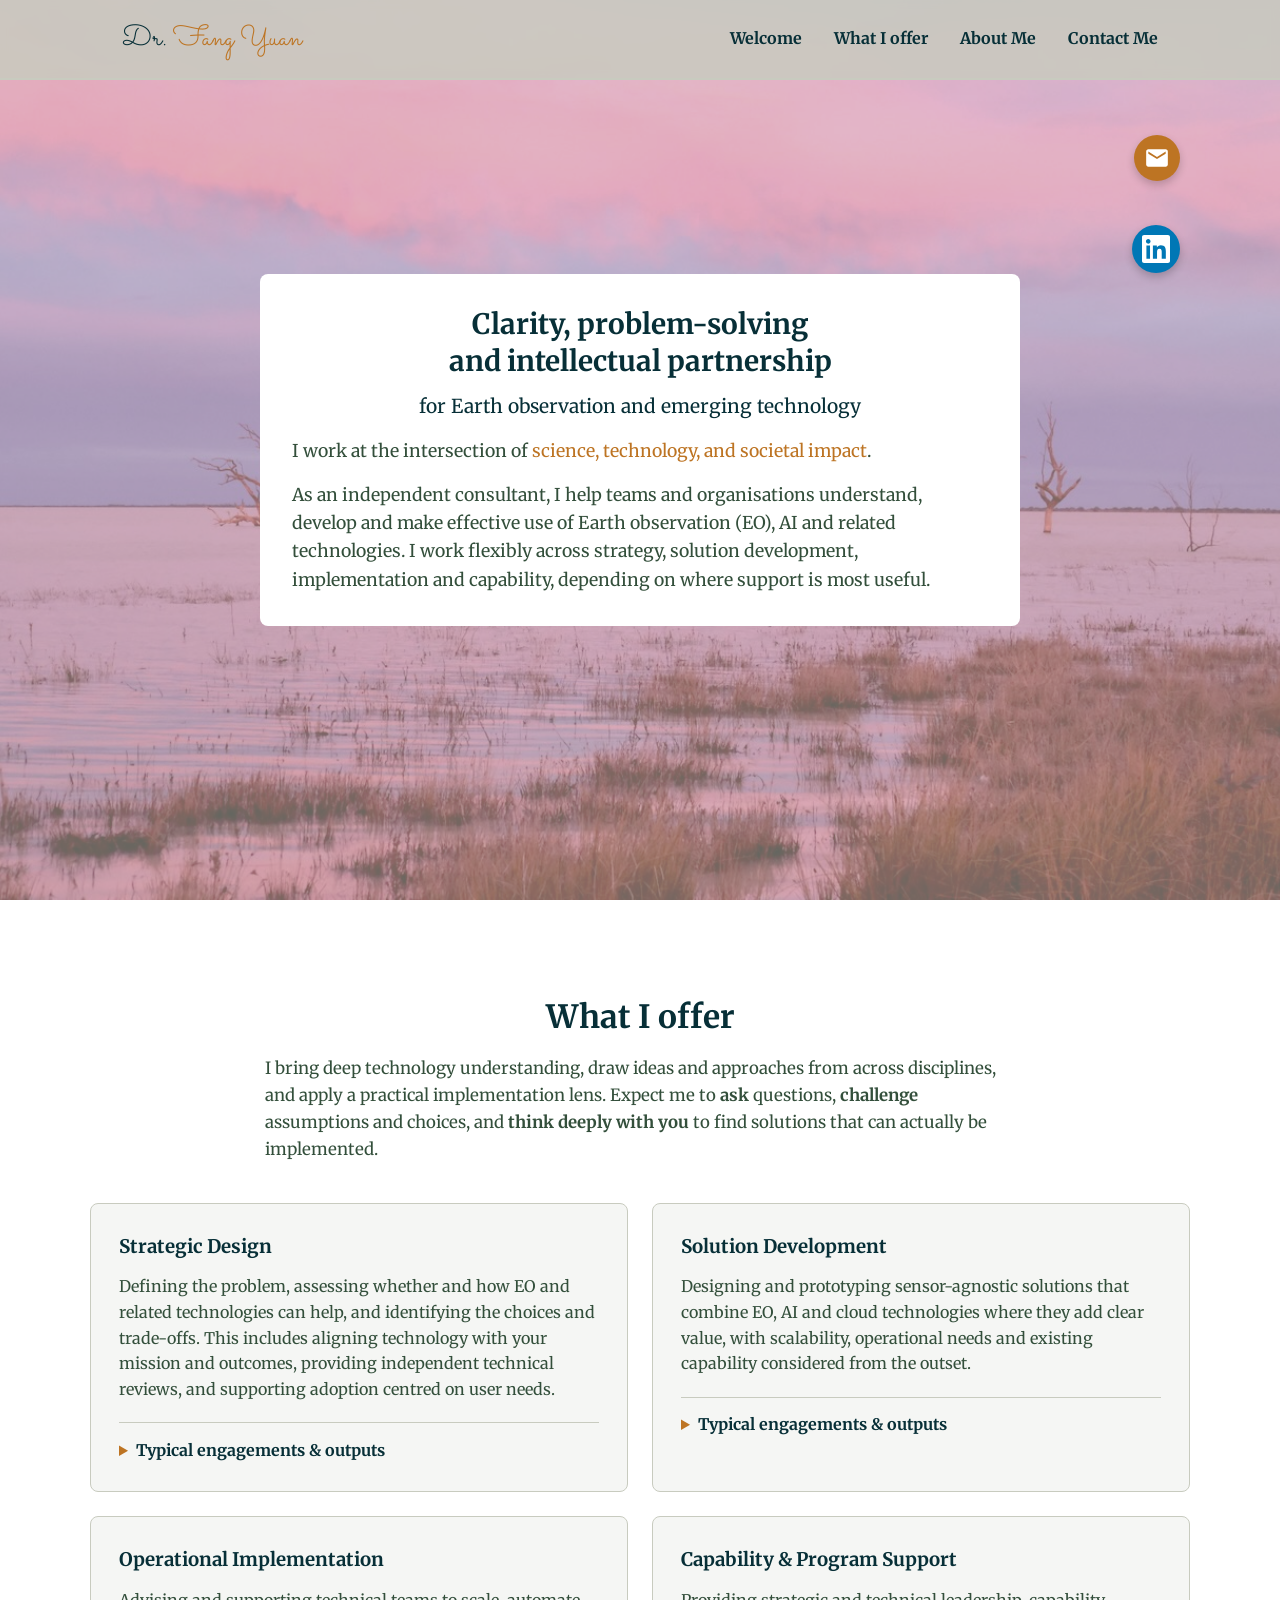
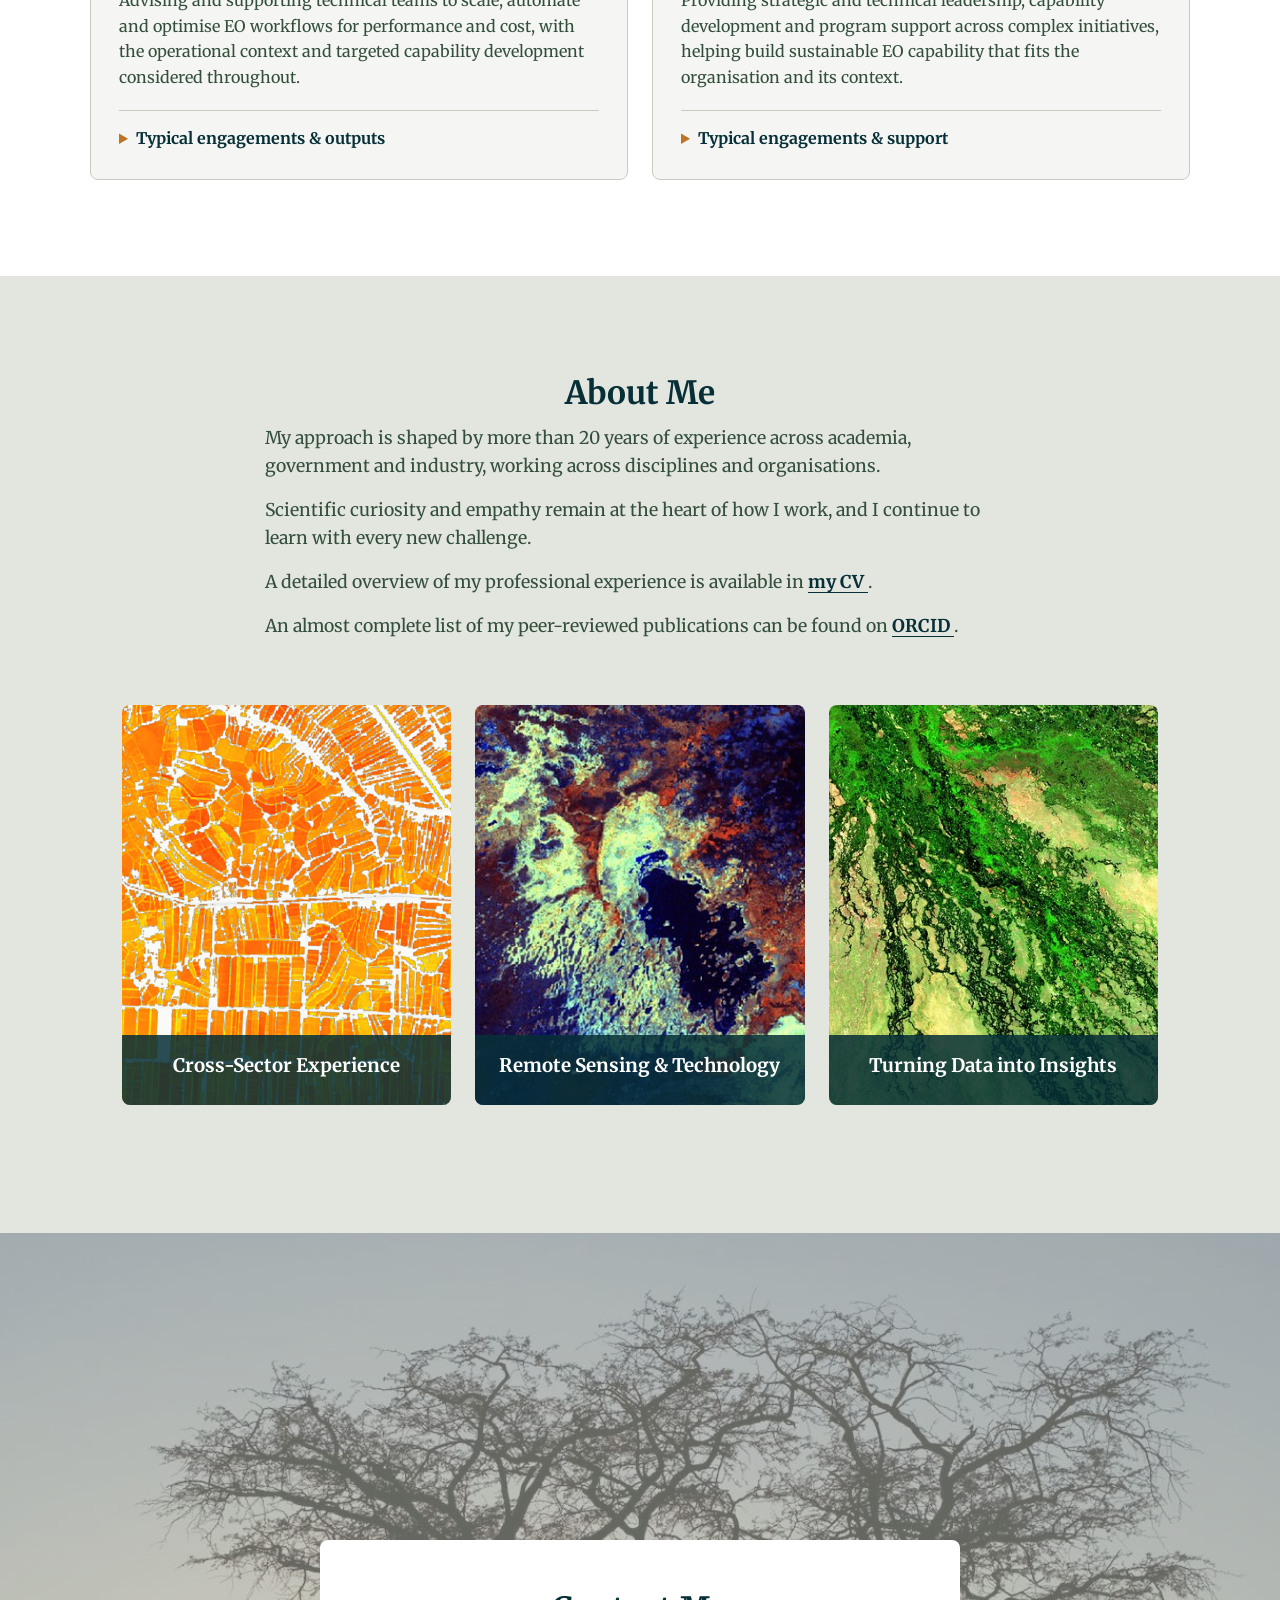
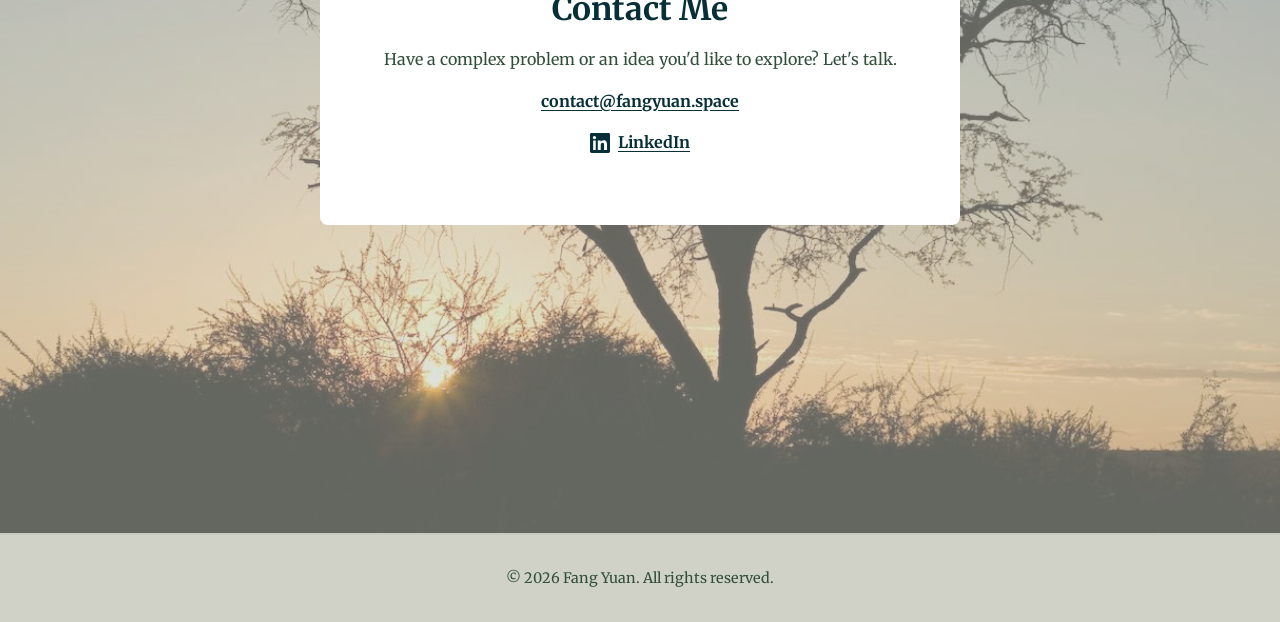
==== commit 314c5337: "Remove redundant hero contact button" ====
--- a/index.html
+++ b/index.html
@@ -467,28 +467,6 @@
 
     .text-link:hover {
       color: #334f3b;
-    }
-
-    .hero-action {
-      margin-top: 1.5rem;
-      text-align: center;
-    }
-
-    .contact-button {
-      display: inline-flex;
-      align-items: center;
-      justify-content: center;
-      min-height: 48px;
-      padding: 0.75rem 1.25rem;
-      border-radius: 4px;
-      background: #072f37;
-      color: #ffffff;
-      font-weight: 700;
-      text-decoration: none;
-    }
-
-    .contact-button:hover {
-      background: #334f3b;
     }
 
     /* =========================
@@ -741,7 +719,6 @@
           depending on where support is most useful.
         </p>
 
-        <p class="hero-action"><a class="contact-button" href="#contact">Get in touch</a></p>
       </div>
     </section>
 
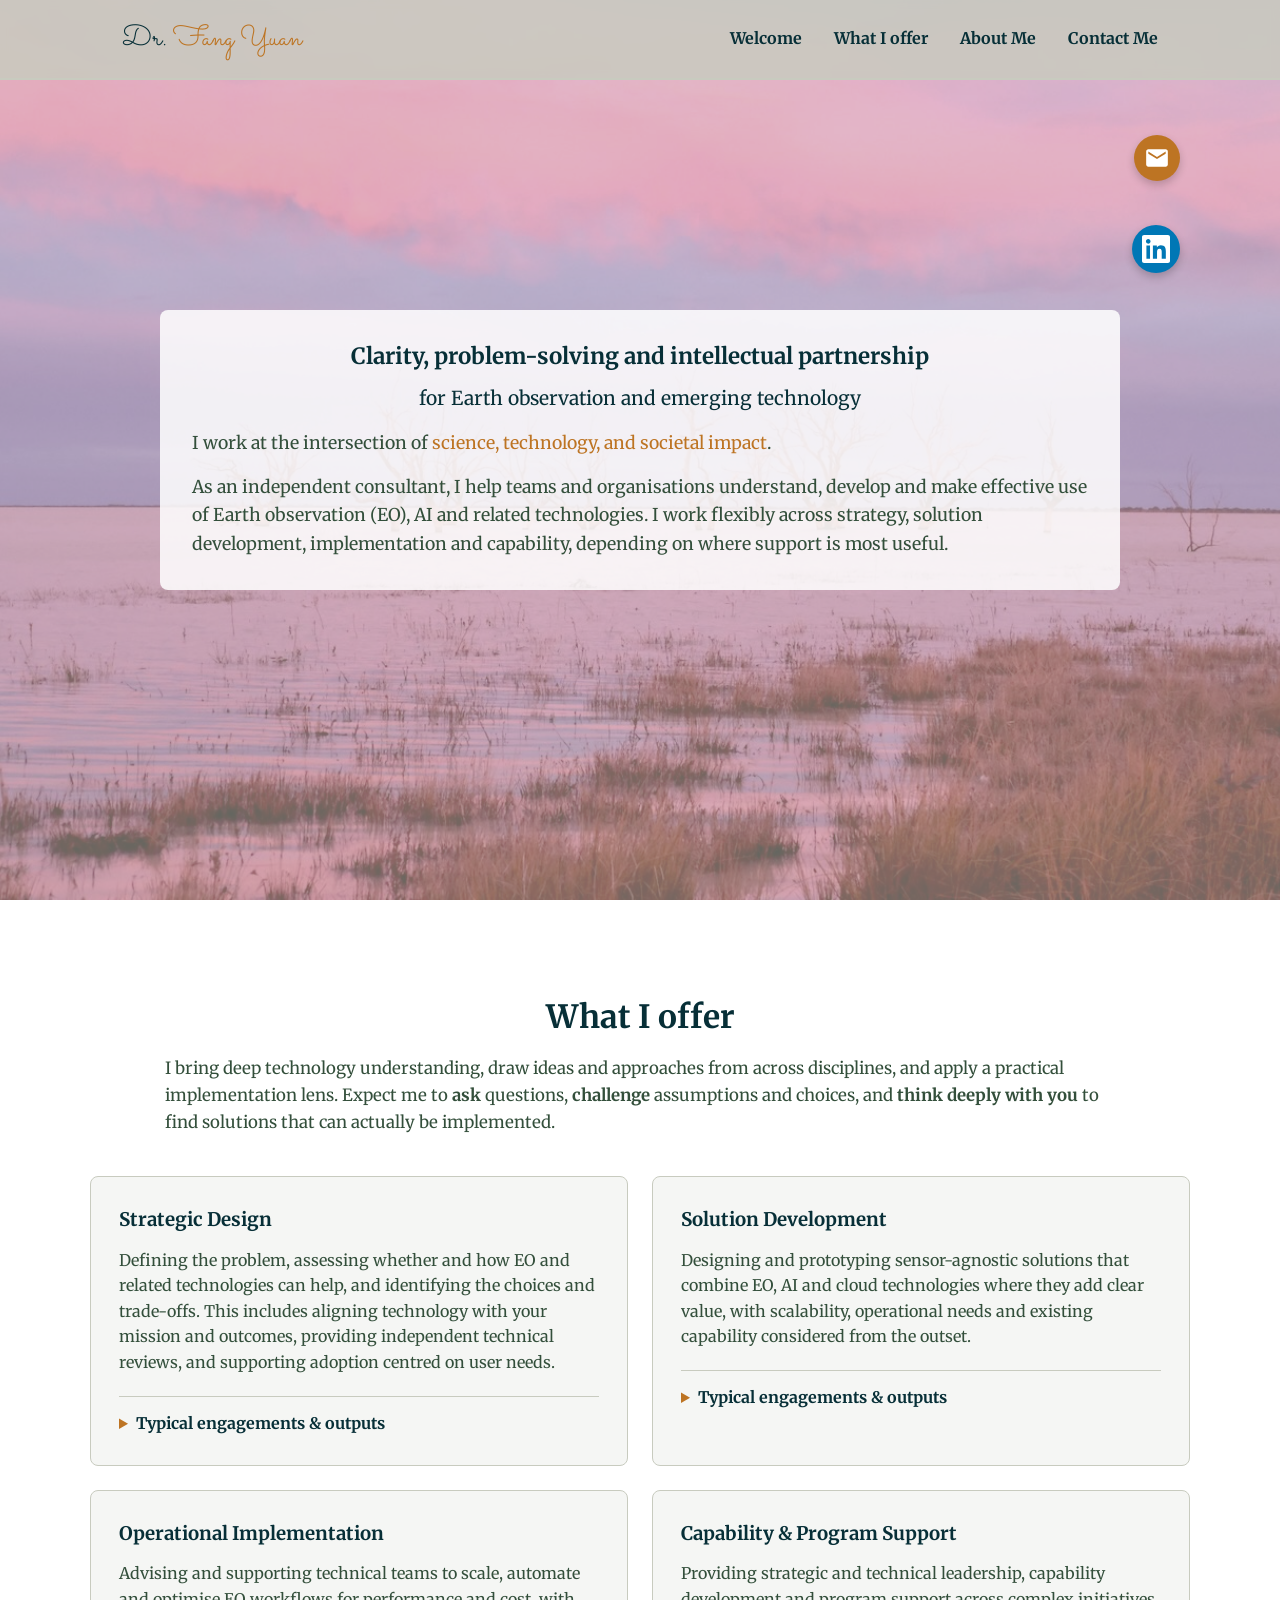
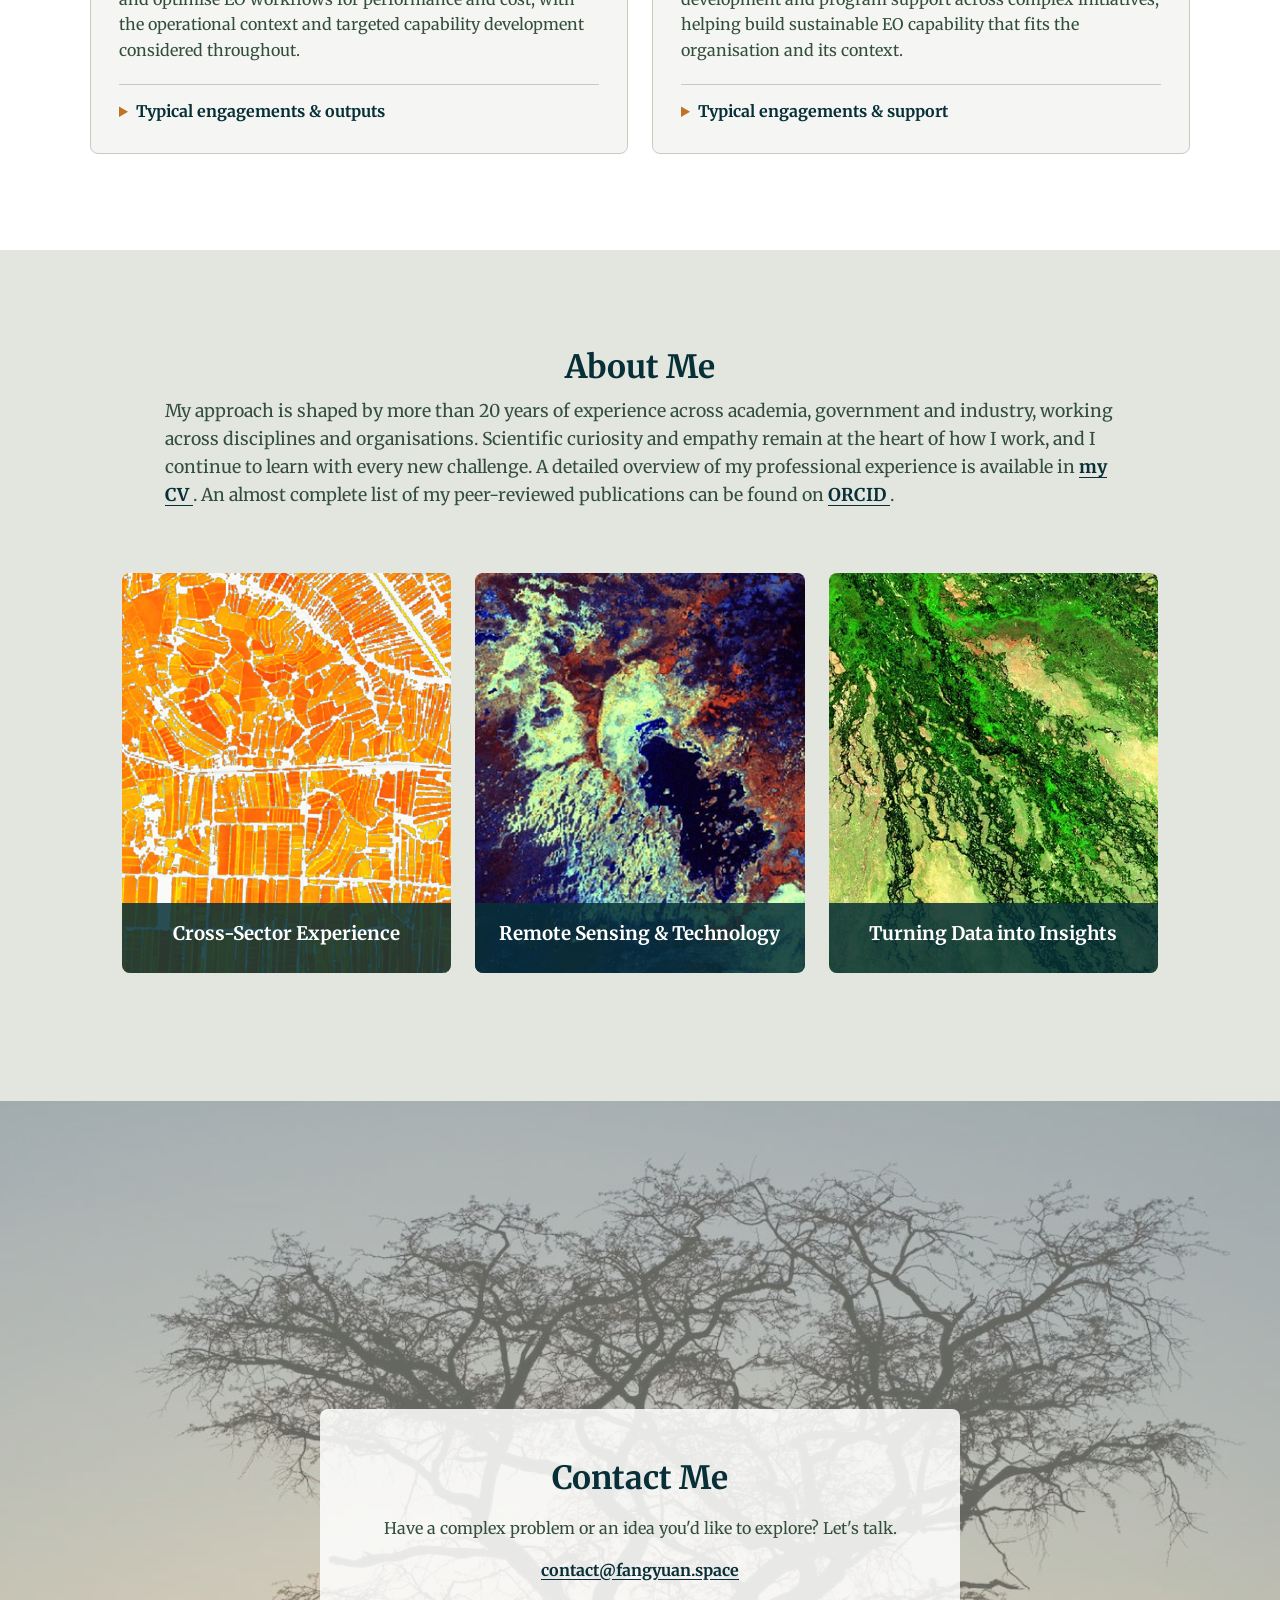
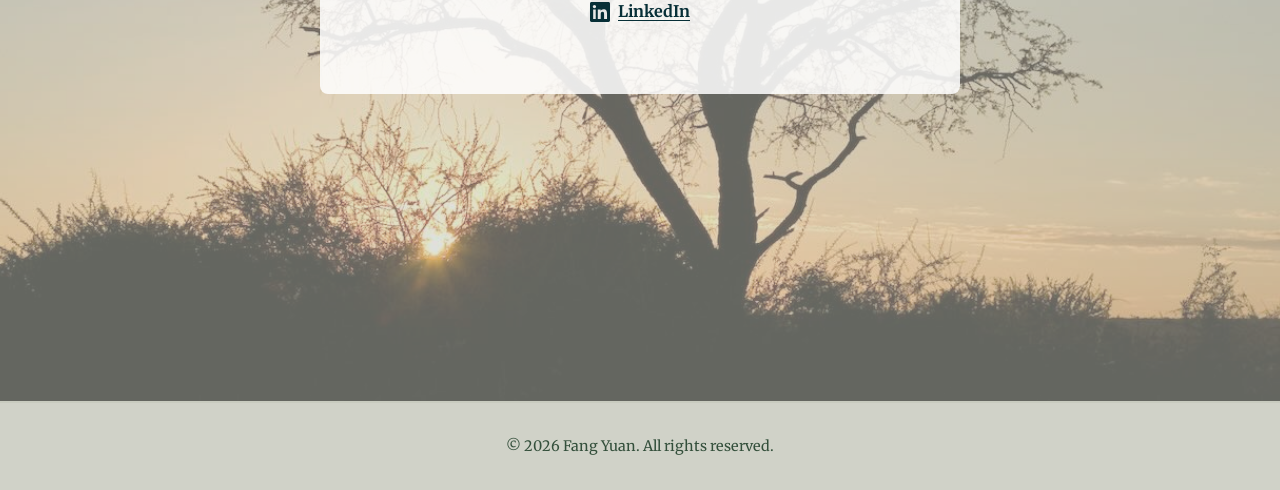
==== commit 19d61b69: "Soften panels and compact section introductions" ====
--- a/index.html
+++ b/index.html
@@ -167,16 +167,17 @@
     }
 
     #welcome > div {
-      max-width: 760px;
+      width: 100%;
+      max-width: 960px;
       margin: 0 auto;
       text-align: left;
-      background: #ffffff;
+      background: rgba(255, 255, 255, 0.85);
       padding: 2rem;
       border-radius: 8px;
     }
 
     #welcome h1 {
-      font-size: clamp(1.5rem, 2.2vw, 1.8rem);
+      font-size: clamp(1.3rem, 1.75vw, 1.5rem);
       line-height: 1.3;
       text-wrap: balance;
       margin-bottom: 1rem;
@@ -234,7 +235,7 @@
     }
 
     .section-intro {
-      max-width: 750px;
+      max-width: 950px;
       margin: 0 auto 2.5rem auto;
       text-align: left;
       font-size: 1.05rem;
@@ -347,7 +348,7 @@
       font-family: 'Merriweather', serif;
       font-size: 1.1rem;
       color: #334f3b;
-      max-width: 750px;
+      max-width: 950px;
       margin: 0 auto 1rem;
     }
 
@@ -449,7 +450,7 @@
     #contact > div {
       width: 100%;
       max-width: 640px;
-      background: #ffffff;
+      background: rgba(255, 255, 255, 0.85);
       padding: clamp(1.5rem, 4vw, 3rem);
     }
 
@@ -892,14 +893,10 @@
         <p>
           My approach is shaped by more than 20 years of experience across academia,
           government and industry, working across disciplines and organisations.
-        </p>
-
-        <p>
+
           Scientific curiosity and empathy remain at the heart of how I work,
           and I continue to learn with every new challenge.
-        </p>
-
-        <p>
+
           A detailed overview of my professional experience is available in
           <a
             href="src/CV_Yuan_2026.pdf"
@@ -908,9 +905,7 @@
           >
             my CV
           </a>.
-        </p>
-
-        <p>
+
           An almost complete list of my peer-reviewed publications can be found on
           <a
             href="https://orcid.org/0000-0001-8315-4176"
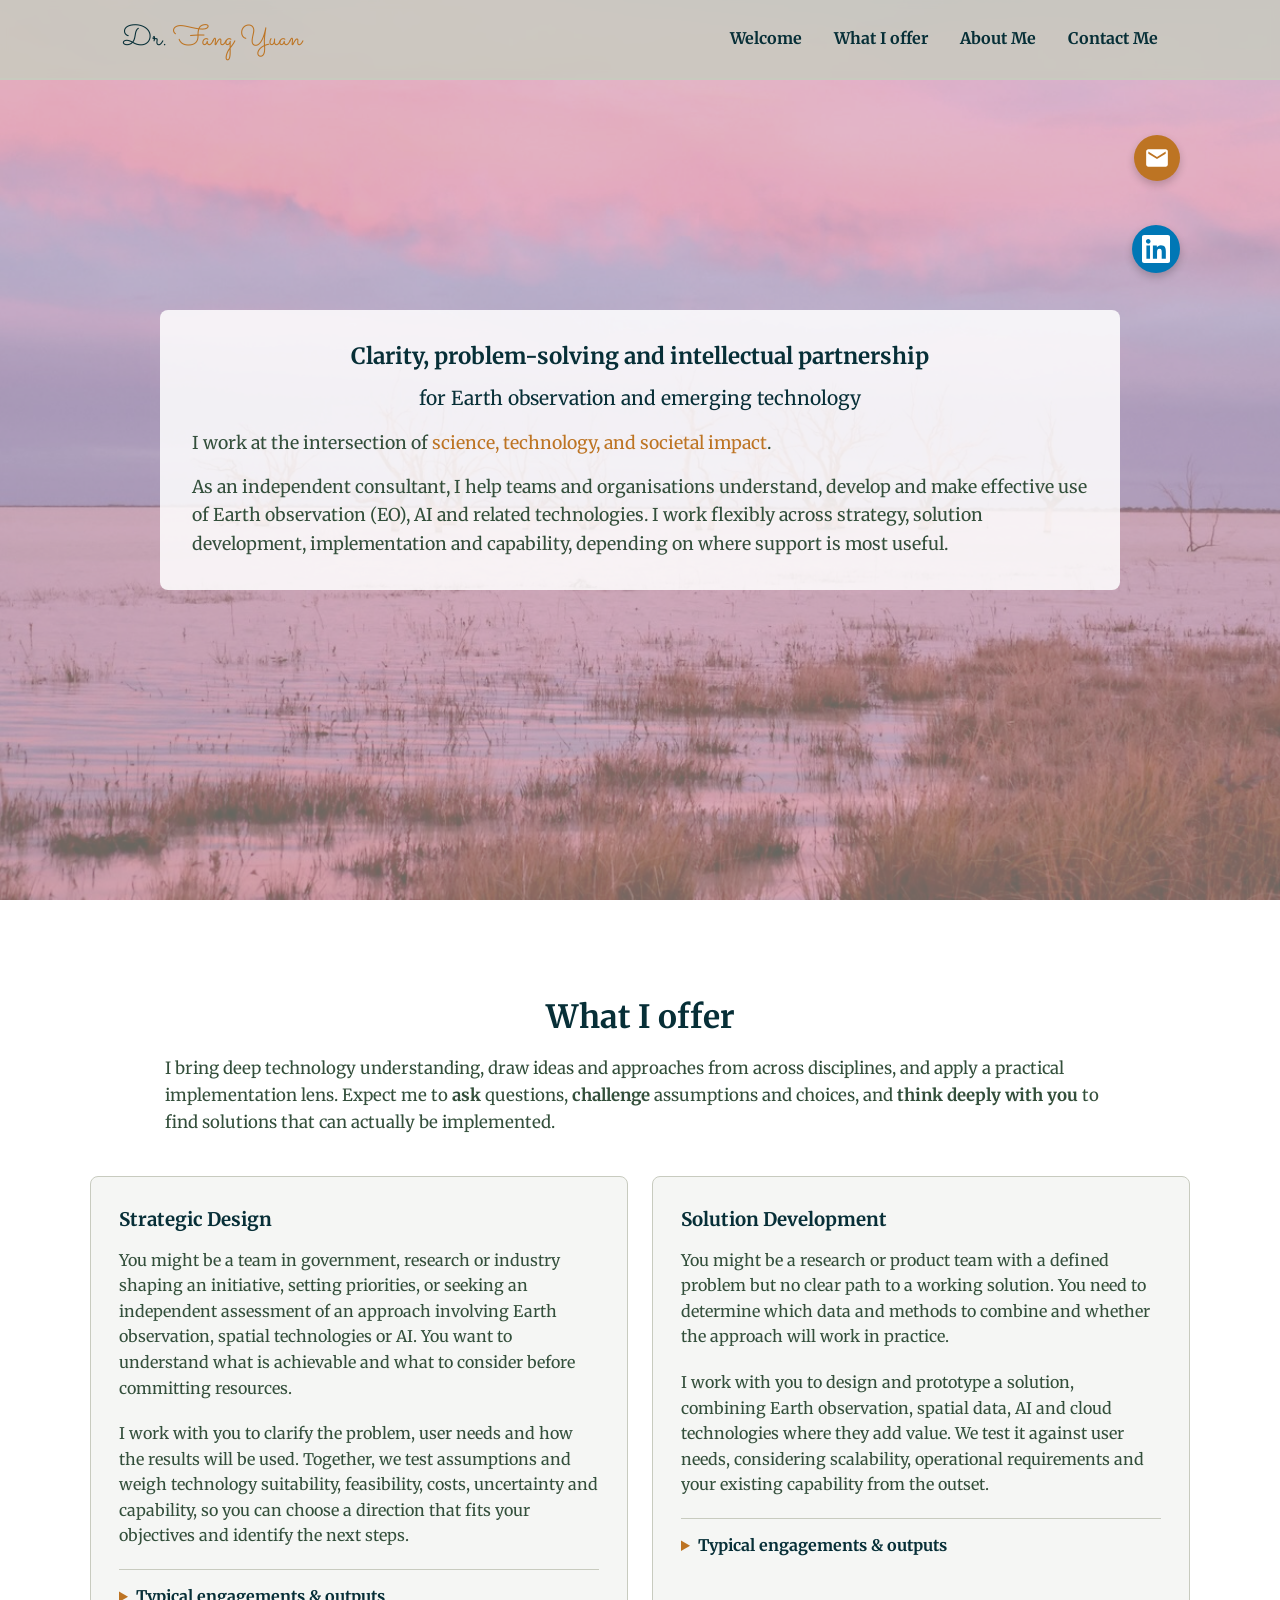
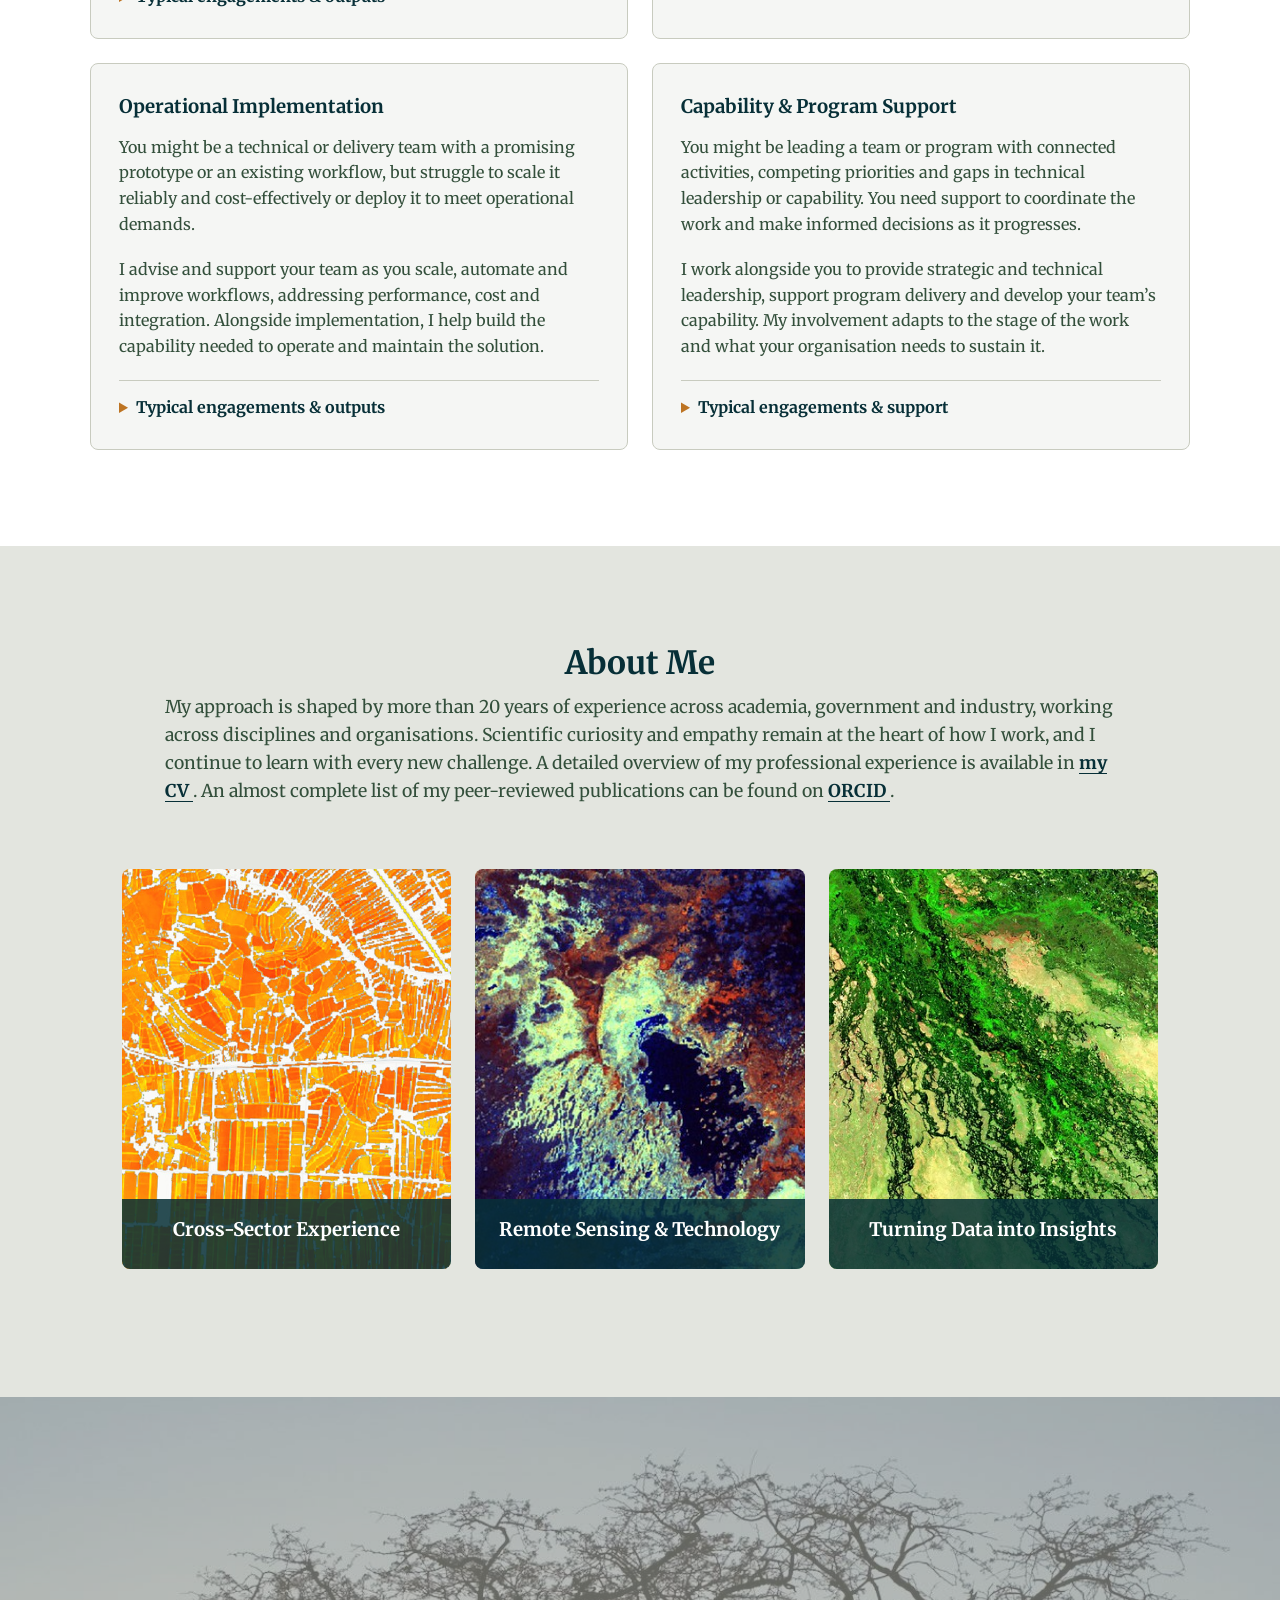
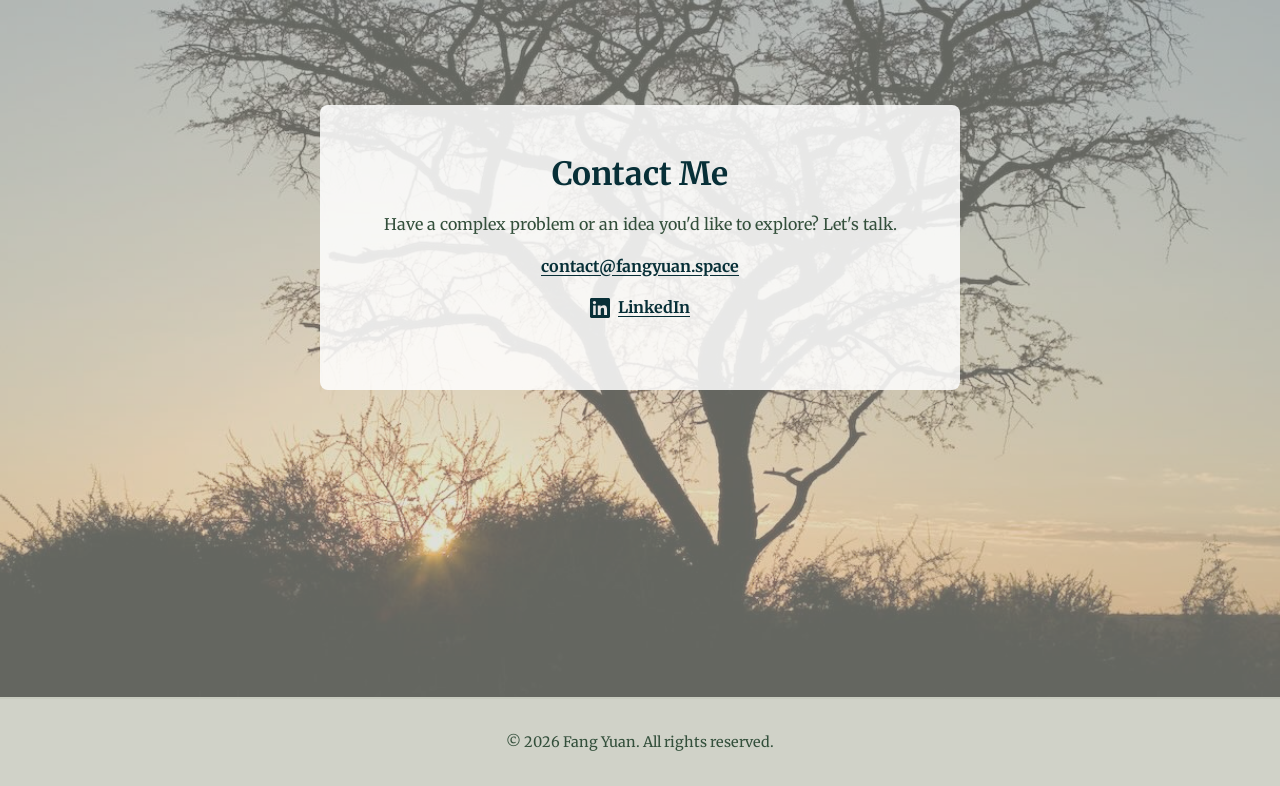
==== commit 76957e90: "Lead service descriptions with client needs" ====
--- a/index.html
+++ b/index.html
@@ -743,10 +743,17 @@
             <h3>Strategic Design</h3>
 
             <p>
-              Defining the problem, assessing whether and how EO and related technologies can help,
-              and identifying the choices and trade-offs. This includes aligning technology with
-              your mission and outcomes, providing independent technical reviews, and
-              supporting adoption centred on user needs.
+              You might be a team in government, research or industry shaping an initiative, setting
+              priorities, or seeking an independent assessment of an approach involving Earth
+              observation, spatial technologies or AI. You want to understand what is achievable and
+              what to consider before committing resources.
+            </p>
+
+            <p>
+              I work with you to clarify the problem, user needs and how the results will be used.
+              Together, we test assumptions and weigh technology suitability, feasibility, costs,
+              uncertainty and capability, so you can choose a direction that fits your objectives
+              and identify the next steps.
             </p>
 
             <details>
@@ -763,8 +770,8 @@
 
                 <p>
                   <strong>Outputs might include:</strong>
-                  an independent assessment, options and recommendations, or practical next steps,
-                  documented in a brief or report where appropriate; or a roadmap.
+                  an independent assessment; a brief or report setting out options, recommendations
+                  and practical next steps; or a strategy or technology roadmap.
                 </p>
 
               </div>
@@ -778,9 +785,16 @@
             <h3>Solution Development</h3>
 
             <p>
-              Designing and prototyping sensor-agnostic solutions that combine EO, AI and cloud
-              technologies where they add clear value, with scalability, operational needs and
-              existing capability considered from the outset.
+              You might be a research or product team with a defined problem but no clear path to a
+              working solution. You need to determine which data and methods to combine and whether
+              the approach will work in practice.
+            </p>
+
+            <p>
+              I work with you to design and prototype a solution, combining Earth observation,
+              spatial data, AI and cloud technologies where they add value. We test it against user
+              needs, considering scalability, operational requirements and your existing capability
+              from the outset.
             </p>
 
             <details>
@@ -813,9 +827,15 @@
             <h3>Operational Implementation</h3>
 
             <p>
-              Advising and supporting technical teams to scale, automate and optimise EO workflows
-              for performance and cost, with the operational context and targeted capability
-              development considered throughout.
+              You might be a technical or delivery team with a promising prototype or an existing
+              workflow, but struggle to scale it reliably and cost-effectively or deploy it to meet
+              operational demands.
+            </p>
+
+            <p>
+              I advise and support your team as you scale, automate and improve workflows,
+              addressing performance, cost and integration. Alongside implementation, I help build
+              the capability needed to operate and maintain the solution.
             </p>
 
             <details>
@@ -849,9 +869,15 @@
             <h3>Capability &amp; Program Support</h3>
 
             <p>
-              Providing strategic and technical leadership, capability development and program
-              support across complex initiatives, helping build sustainable EO capability that
-              fits the organisation and its context.
+              You might be leading a team or program with connected activities, competing priorities
+              and gaps in technical leadership or capability. You need support to coordinate the
+              work and make informed decisions as it progresses.
+            </p>
+
+            <p>
+              I work alongside you to provide strategic and technical leadership, support program
+              delivery and develop your team’s capability. My involvement adapts to the stage of the
+              work and what your organisation needs to sustain it.
             </p>
 
             <details>
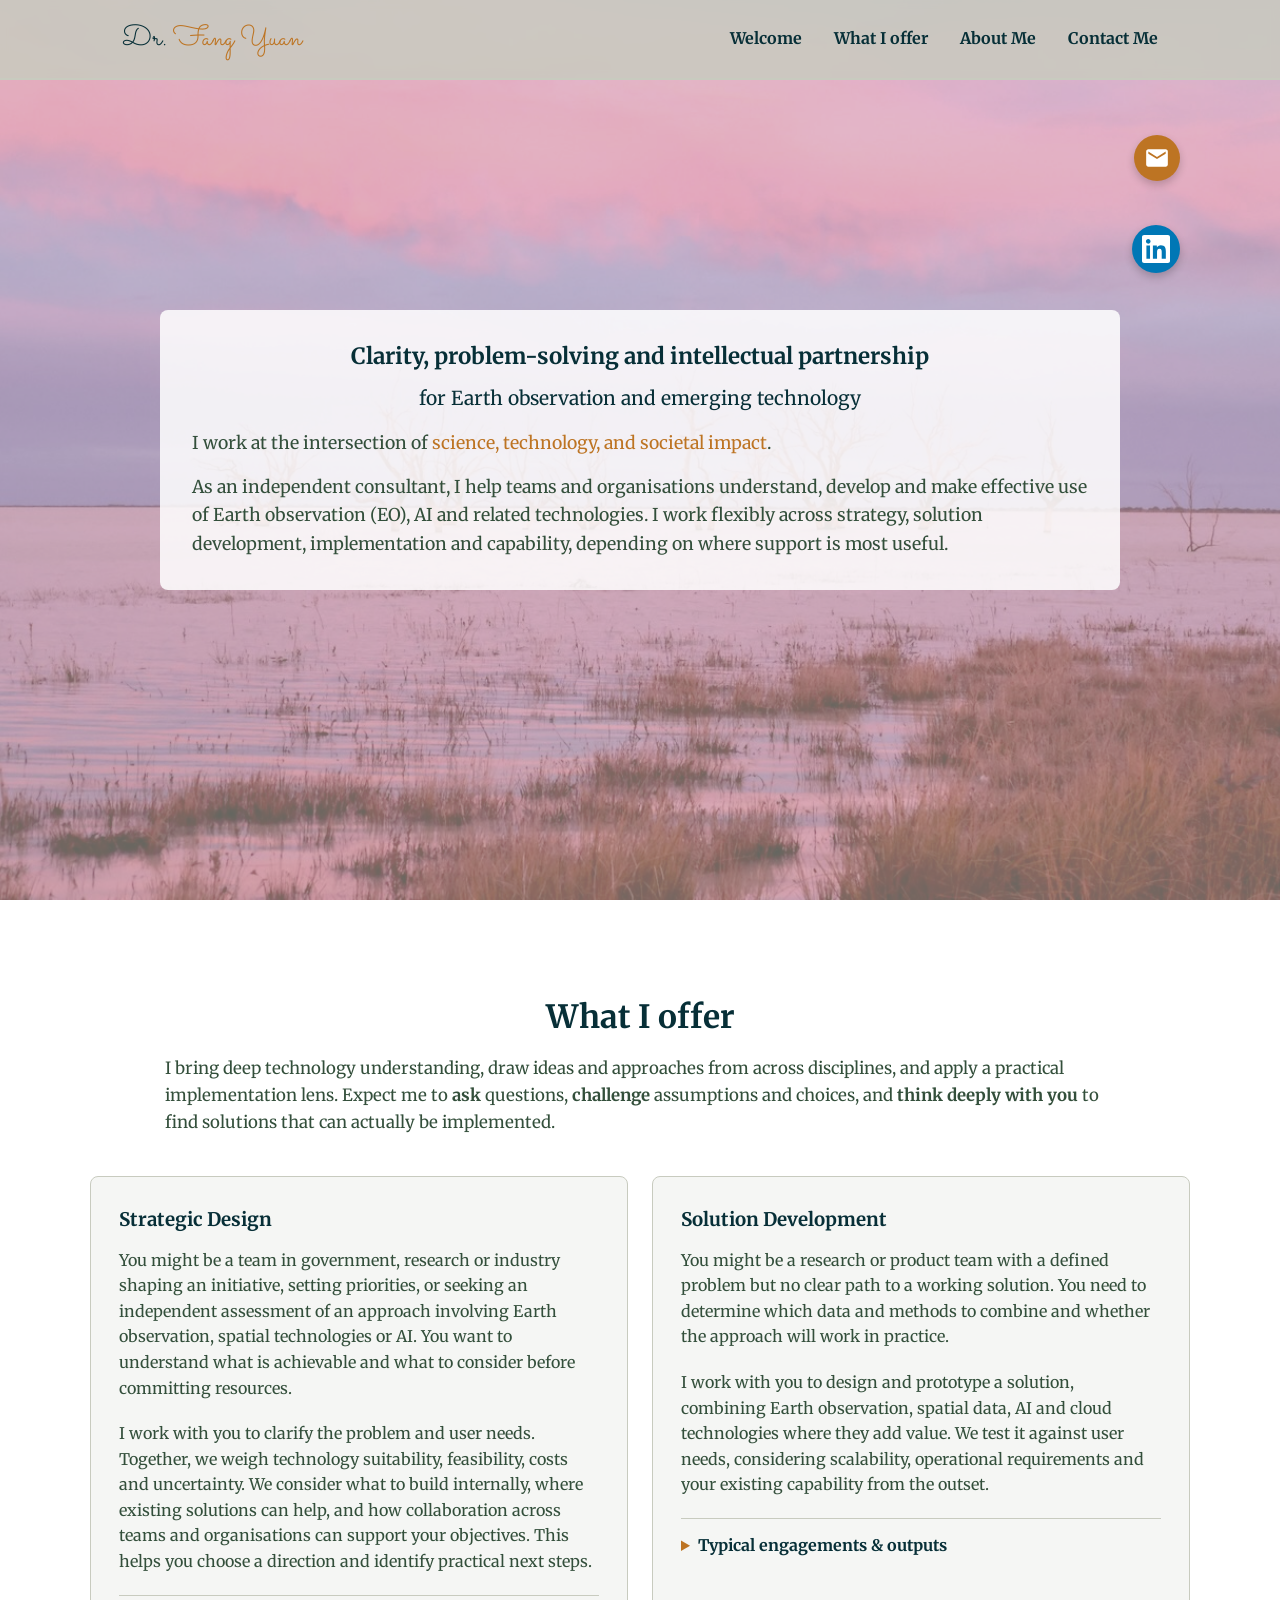
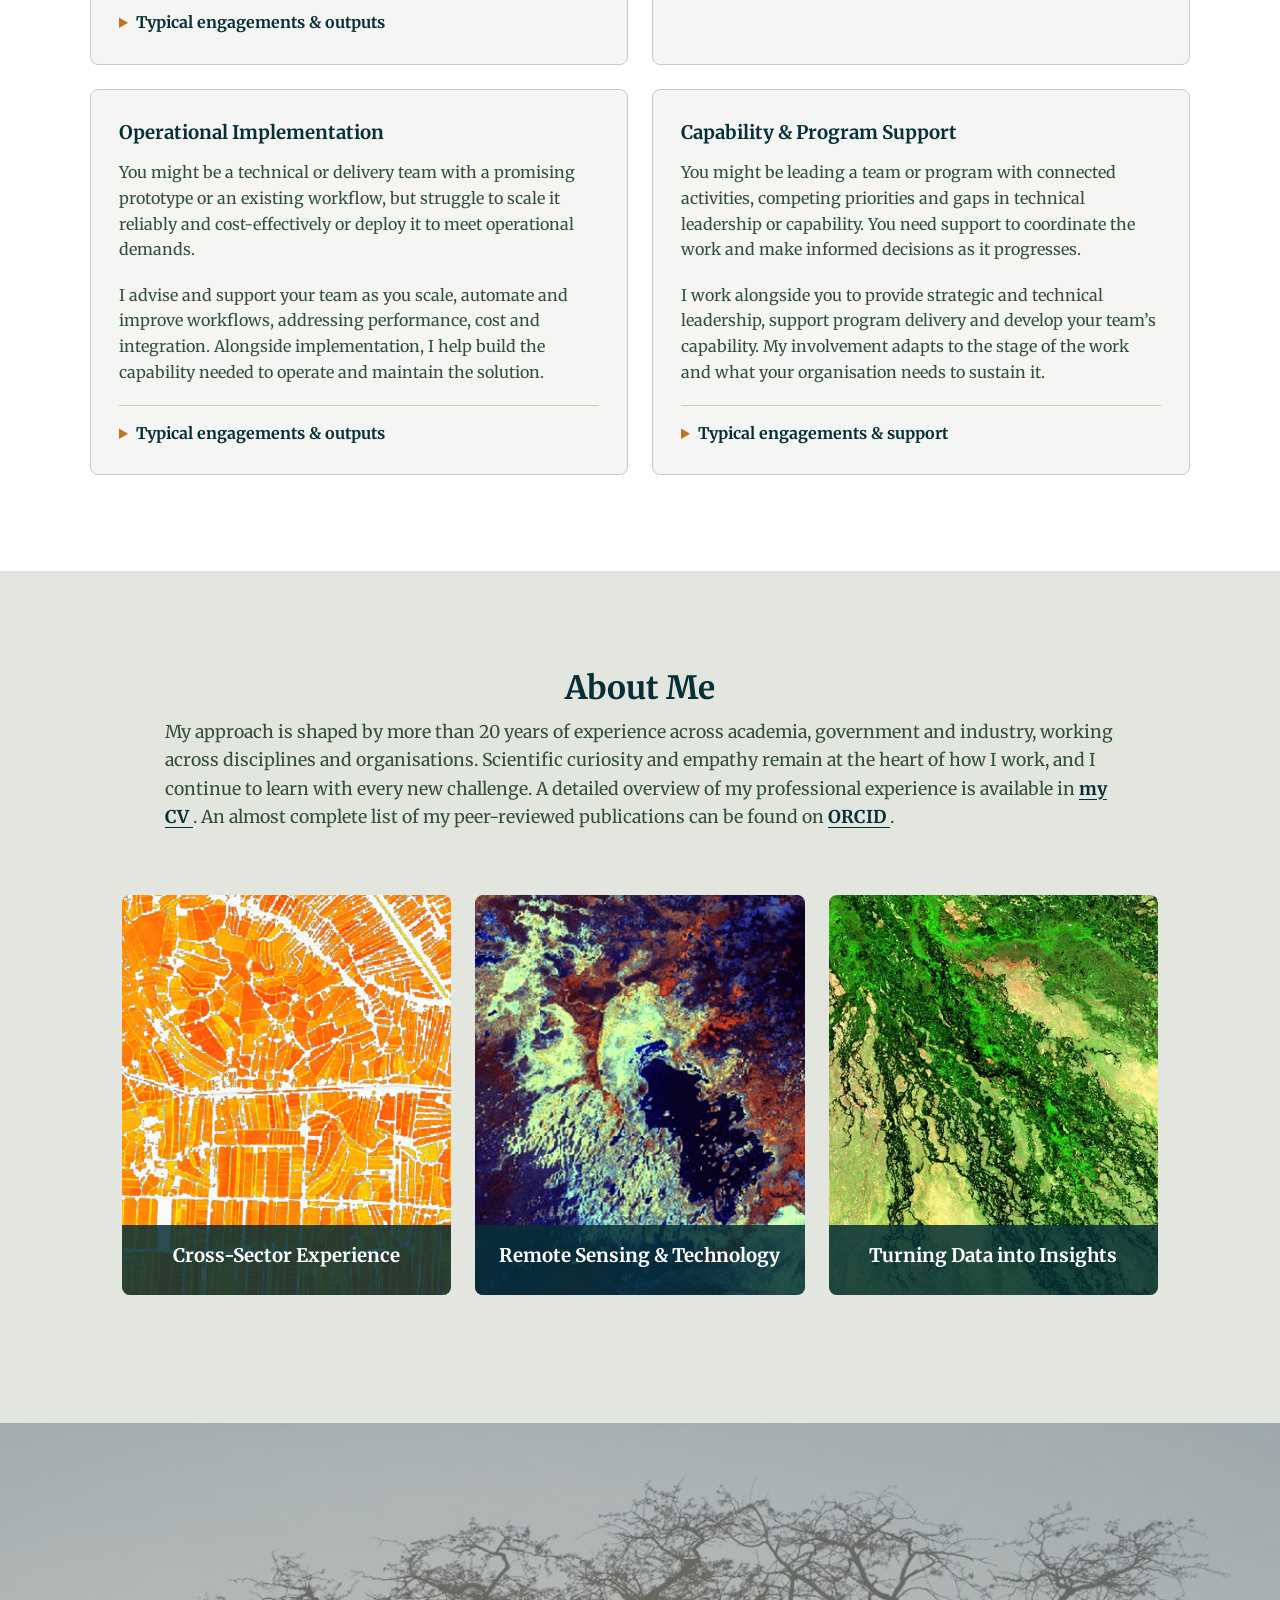
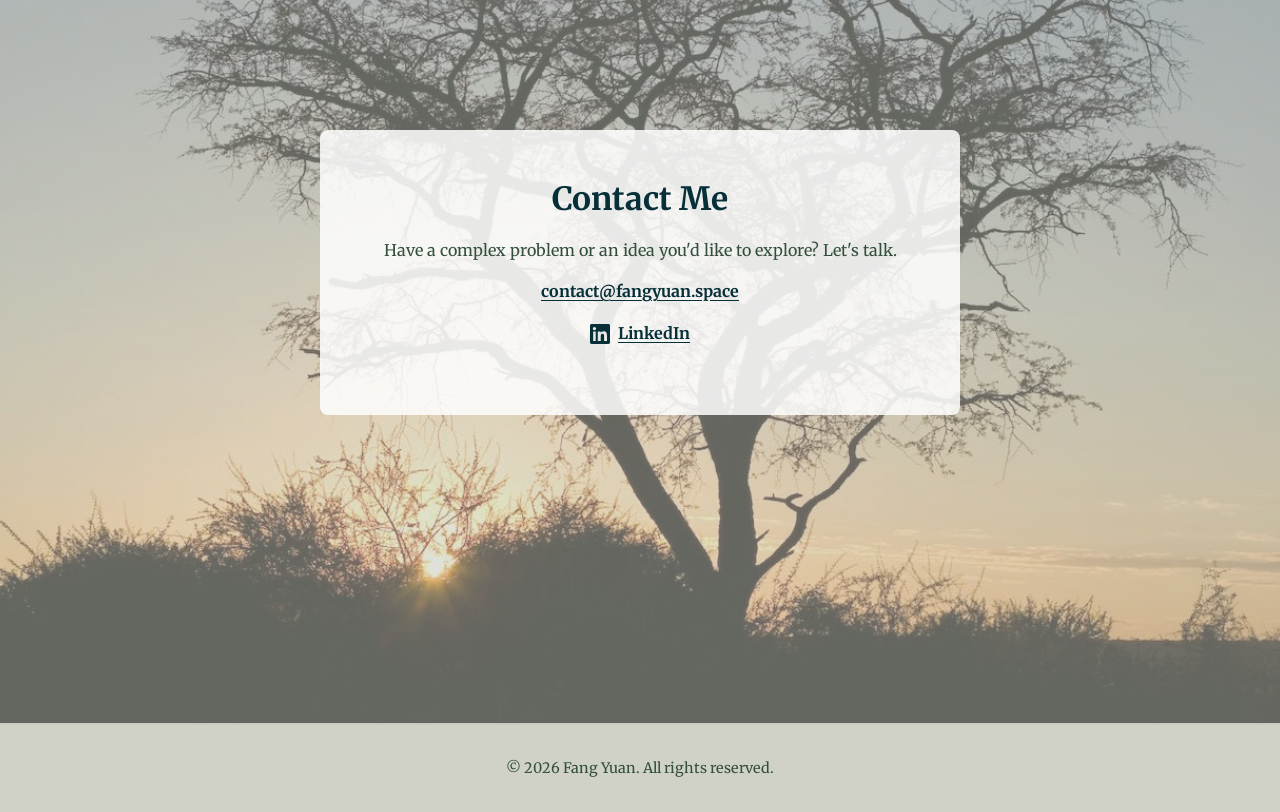
==== commit 6bc7c926: "Clarify strategic collaboration and tighten service lists" ====
--- a/index.html
+++ b/index.html
@@ -750,10 +750,11 @@
             </p>
 
             <p>
-              I work with you to clarify the problem, user needs and how the results will be used.
-              Together, we test assumptions and weigh technology suitability, feasibility, costs,
-              uncertainty and capability, so you can choose a direction that fits your objectives
-              and identify the next steps.
+              I work with you to clarify the problem and user needs. Together, we weigh technology
+              suitability, feasibility, costs and uncertainty. We consider what to build internally,
+              where existing solutions can help, and how collaboration across teams and organisations
+              can support your objectives. This helps you choose a direction and identify practical
+              next steps.
             </p>
 
             <details>
@@ -811,7 +812,7 @@
 
                 <p>
                   <strong>Outputs might include:</strong>
-                  a solution design or technical design report; a prototype or working workflow
+                  a documented solution design; a prototype or working workflow
                   with code and documentation; or an implementation plan outlining the steps,
                   requirements and resources needed to move into operation.
                 </p>
@@ -846,9 +847,9 @@
                 <p>
                   <strong>A typical engagement might involve:</strong>
                   reviewing a prototype or existing workflow for operational readiness; advising
-                  on approaches to scaling and automation; identifying performance, cost and
+                  on scaling and automation; identifying performance, cost and
                   integration issues; working with technical teams through implementation; or
-                  identifying and addressing specific capability gaps needed for ongoing operation.
+                  addressing capability gaps for ongoing operation.
                 </p>
 
                 <p>
